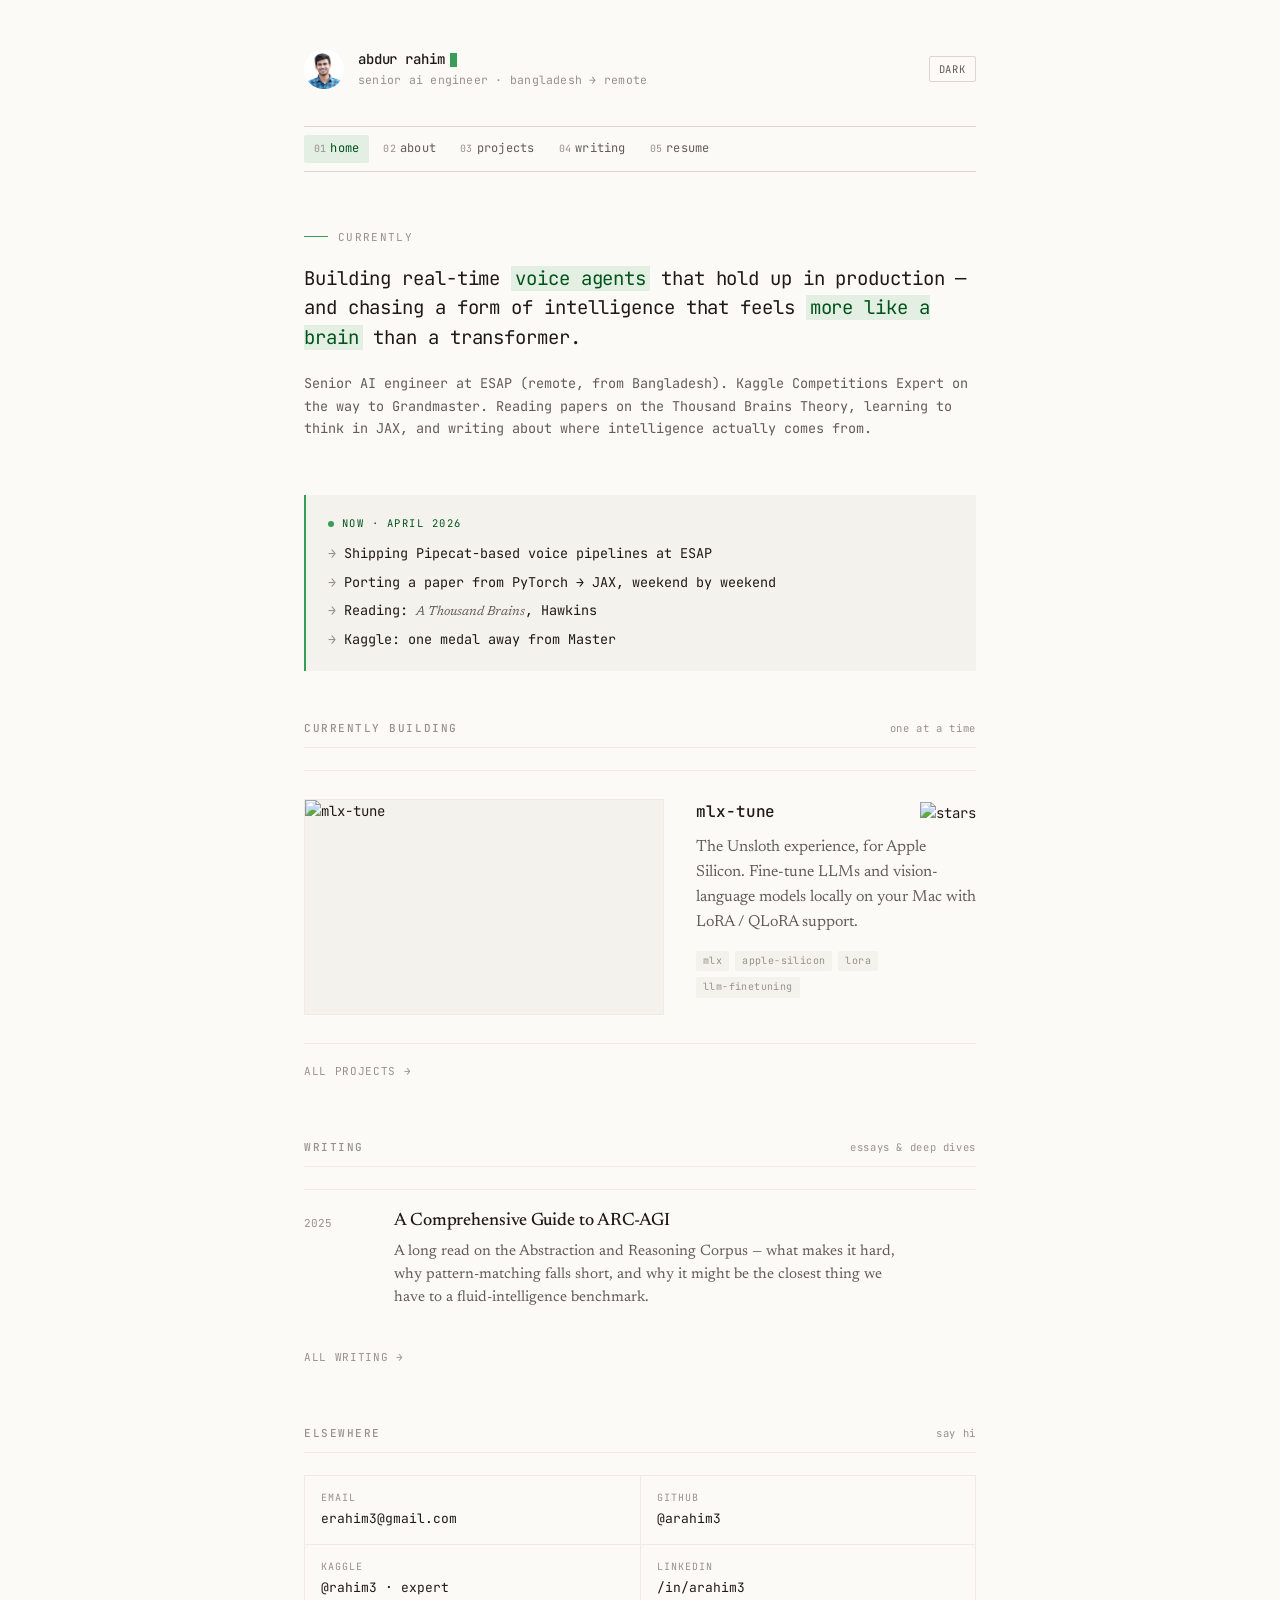
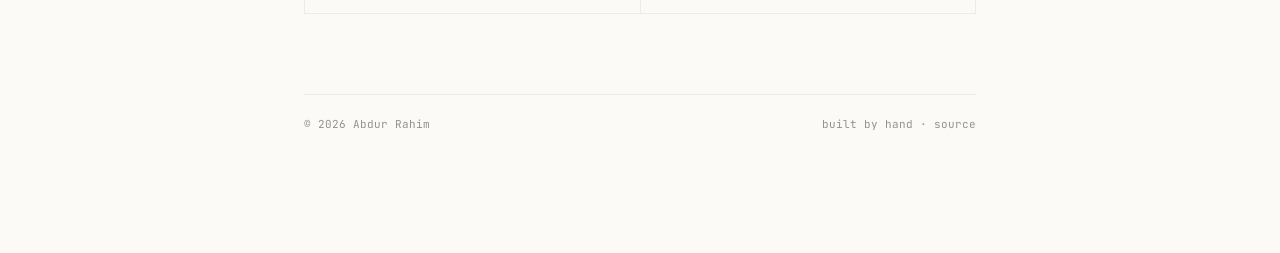
==== index.html @ 6f2e9404 "Redesigned the site" ====
<!doctype html>
<html lang="en">
<head>
  <meta charset="UTF-8" />
  <meta name="viewport" content="width=device-width, initial-scale=1.0" />
  <meta name="description" content="Senior AI Engineer specializing in voice AI and LLM systems. Kaggle Competitions Expert. Building production AI applications." />

  <!-- Open Graph / Social Media Preview -->
  <meta property="og:type" content="website" />
  <meta property="og:url" content="https://arahim3.github.io/" />
  <meta property="og:title" content="Abdur Rahim — Senior AI Engineer" />
  <meta property="og:description" content="Senior AI Engineer specializing in voice AI and LLM systems. Kaggle Competitions Expert. Building production AI applications." />
  <meta property="og:image" content="https://arahim3.github.io/social-card.png" />

  <!-- Twitter Card -->
  <meta name="twitter:card" content="summary_large_image" />
  <meta property="twitter:domain" content="arahim3.github.io" />
  <meta property="twitter:url" content="https://arahim3.github.io/" />
  <meta name="twitter:title" content="Abdur Rahim — Senior AI Engineer" />
  <meta name="twitter:description" content="Senior AI Engineer specializing in voice AI and LLM systems. Kaggle Competitions Expert. Building production AI applications." />
  <meta name="twitter:image" content="https://arahim3.github.io/social-card.png" />

  <title>Abdur Rahim</title>
  <link rel="icon" type="image/svg+xml" href="/favicon.svg" />
  <link rel="preconnect" href="https://fonts.googleapis.com">
  <link rel="preconnect" href="https://fonts.gstatic.com" crossorigin>
  <link href="https://fonts.googleapis.com/css2?family=JetBrains+Mono:wght@400;500;600&family=Newsreader:ital,opsz,wght@0,6..72,400;0,6..72,500;1,6..72,400&family=Inter:wght@400;500;600&display=swap" rel="stylesheet">

  <script>
    (function () {
      var t = localStorage.getItem("theme") || "light";
      document.documentElement.setAttribute("data-theme", t);
    })();
  </script>

  <link rel="stylesheet" href="/style.css" />

  <script type="application/ld+json">
  {
    "@context": "https://schema.org",
    "@type": "Person",
    "name": "Abdur Rahim",
    "url": "https://arahim3.github.io/",
    "image": "https://arahim3.github.io/portrait.jpg",
    "jobTitle": "Senior AI Engineer",
    "description": "Senior AI Engineer specializing in voice AI and LLM systems. Kaggle Competitions Expert.",
    "email": "mailto:erahim3@gmail.com",
    "worksFor": { "@type": "Organization", "name": "ESAP" },
    "address": { "@type": "PostalAddress", "addressCountry": "BD" },
    "knowsAbout": ["Voice AI", "Large Language Models", "Conversational AI", "Machine Learning", "JAX", "ARC-AGI", "Computational Neuroscience"],
    "sameAs": ["https://github.com/arahim3", "https://www.kaggle.com/rahim3", "https://www.linkedin.com/in/arahim3/"]
  }
  </script>
</head>
<body class="hero-mono">

<div class="page">
  <header class="site-header">
    <img src="/portrait.jpg" alt="Abdur Rahim" class="portrait" />
    <div class="name-block">
      <div class="name"><a href="/">abdur rahim</a><span class="cursor"></span></div>
      <div class="tag">senior ai engineer · bangladesh → remote</div>
    </div>
    <div class="hdr-actions">
      <button class="icon-btn" onclick="toggleTheme()" id="themeBtn">dark</button>
    </div>
  </header>

  <nav class="main-nav">
    <a href="/" class="active"><span class="num">01</span>home</a>
    <a href="/about.html"><span class="num">02</span>about</a>
    <a href="/projects.html"><span class="num">03</span>projects</a>
    <a href="/blog.html"><span class="num">04</span>writing</a>
    <a href="/resume.html"><span class="num">05</span>resume</a>
  </nav>

  <section class="hero">
    <div class="eyebrow">currently</div>
    <h1>
      Building real-time <em>voice agents</em> that hold up in production — and chasing a form of intelligence that feels <em>more like a brain</em> than a transformer.
    </h1>
    <p class="lede">
      Senior AI engineer at ESAP (remote, from Bangladesh). Kaggle Competitions Expert on the way to Grandmaster. Reading papers on the Thousand Brains Theory, learning to think in JAX, and writing about where intelligence actually comes from.
    </p>
  </section>

  <div class="now">
    <div class="now-label"><span class="dot"></span>now · april 2026</div>
    <ul>
      <li>Shipping Pipecat-based voice pipelines at ESAP</li>
      <li>Porting a paper from PyTorch → JAX, weekend by weekend</li>
      <li>Reading: <em>A Thousand Brains</em>, Hawkins</li>
      <li>Kaggle: one medal away from Master</li>
    </ul>
  </div>

  <section>
    <div class="section-head">
      <h2>Currently Building</h2>
      <span class="meta">one at a time</span>
    </div>
    <div class="projects">
      <div class="project hero-project">
        <a href="https://arahim3.github.io/mlx-tune/" target="_blank" class="thumb" title="Open docs"><img src="https://raw.githubusercontent.com/ARahim3/mlx-tune/main/docs/assets/img/og-image.png" alt="mlx-tune" loading="lazy" /></a>
        <div class="body">
          <div class="head">
            <a href="https://arahim3.github.io/mlx-tune/" target="_blank" class="title">mlx-tune</a>
            <a href="https://github.com/ARahim3/mlx-tune" target="_blank" class="stars-badge" title="Open on GitHub"><img src="https://img.shields.io/github/stars/ARahim3/mlx-tune?style=social" alt="stars" /></a>
          </div>
          <p class="desc">The Unsloth experience, for Apple Silicon. Fine-tune LLMs and vision-language models locally on your Mac with LoRA / QLoRA support.</p>
          <div class="tags"><span>mlx</span><span>apple-silicon</span><span>lora</span><span>llm-finetuning</span></div>
        </div>
      </div>
    </div>
    <a href="/projects.html" class="view-all">all projects →</a>
  </section>

  <section>
    <div class="section-head">
      <h2>Writing</h2>
      <span class="meta">essays &amp; deep dives</span>
    </div>

    <article class="writing-item">
      <div class="year">2025</div>
      <div>
        <h3><a href="https://arahim3.github.io/arc-agi-guide/">A Comprehensive Guide to ARC-AGI</a></h3>
        <p>A long read on the Abstraction and Reasoning Corpus — what makes it hard, why pattern-matching falls short, and why it might be the closest thing we have to a fluid-intelligence benchmark.</p>
      </div>
    </article>

    <a href="/blog.html" class="view-all">all writing →</a>
  </section>

  <section>
    <div class="section-head">
      <h2>Elsewhere</h2>
      <span class="meta">say hi</span>
    </div>
    <div class="contact-grid">
      <a href="mailto:erahim3@gmail.com"><span class="k">email</span><span class="v">erahim3@gmail.com</span></a>
      <a href="https://github.com/arahim3" target="_blank"><span class="k">github</span><span class="v">@arahim3</span></a>
      <a href="https://www.kaggle.com/rahim3" target="_blank"><span class="k">kaggle</span><span class="v">@rahim3 · expert</span></a>
      <a href="https://www.linkedin.com/in/arahim3/" target="_blank"><span class="k">linkedin</span><span class="v">/in/arahim3</span></a>
    </div>
  </section>

  <footer class="site-footer">
    <span>© 2026 Abdur Rahim</span>
    <span>built by hand · <a href="https://github.com/ARahim3/ARahim3.github.io">source</a></span>
  </footer>
</div>

<script>
  function toggleTheme() {
    var h = document.documentElement;
    var cur = h.getAttribute('data-theme');
    var next = cur === 'dark' ? 'light' : 'dark';
    h.setAttribute('data-theme', next);
    try { localStorage.setItem('theme', next); } catch(e){}
    document.querySelectorAll('.icon-btn').forEach(function(b){
      if (b.textContent === 'dark' || b.textContent === 'light')
        b.textContent = next === 'dark' ? 'light' : 'dark';
    });
  }
  (function initThemeBtn(){
    var cur = document.documentElement.getAttribute('data-theme') || 'light';
    document.querySelectorAll('.icon-btn').forEach(function(b){
      if (b.textContent === 'dark' || b.textContent === 'light')
        b.textContent = cur === 'dark' ? 'light' : 'dark';
    });
  })();
</script>
</body>
</html>
---- style.css ----
/* ── TWEAKABLE DEFAULTS ── */
:root {
  /* type system */
  --font-mono: 'JetBrains Mono', ui-monospace, SFMono-Regular, Menlo, monospace;
  --font-prose: 'Newsreader', Georgia, serif;
  --font-ui: 'Inter', system-ui, sans-serif;

  /* light palette — warm off-white, deep ink */
  --bg:        oklch(0.985 0.004 85);
  --bg-alt:    oklch(0.96 0.006 85);
  --ink:       oklch(0.22 0.01 60);
  --ink-soft:  oklch(0.48 0.008 60);
  --ink-dim:   oklch(0.66 0.008 60);
  --rule:      oklch(0.88 0.008 60);
  --rule-soft: oklch(0.94 0.006 60);

  /* accent — single hue, same L/C */
  --accent-hue: 150;
  --accent:       oklch(0.62 0.14 var(--accent-hue));
  --accent-soft:  oklch(0.62 0.14 var(--accent-hue) / 0.12);
  --accent-ink:   oklch(0.38 0.12 var(--accent-hue));

  --radius: 2px;
  --maxw: 720px;
}

[data-theme="dark"] {
  --bg:        oklch(0.19 0.008 80);
  --bg-alt:    oklch(0.23 0.008 80);
  --ink:       oklch(0.92 0.006 80);
  --ink-soft:  oklch(0.72 0.006 80);
  --ink-dim:   oklch(0.56 0.006 80);
  --rule:      oklch(0.32 0.008 80);
  --rule-soft: oklch(0.26 0.008 80);
  --accent:       oklch(0.75 0.13 var(--accent-hue));
  --accent-soft:  oklch(0.75 0.13 var(--accent-hue) / 0.16);
  --accent-ink:   oklch(0.82 0.13 var(--accent-hue));
}

* { margin: 0; padding: 0; box-sizing: border-box; }
html { scroll-behavior: smooth; }
::selection { background: var(--accent); color: var(--bg); }

body {
  font-family: var(--font-mono);
  font-size: 14px;
  line-height: 1.65;
  color: var(--ink);
  background: var(--bg);
  -webkit-font-smoothing: antialiased;
  -moz-osx-font-smoothing: grayscale;
  transition: background .25s ease, color .25s ease;
}

.page {
  max-width: var(--maxw);
  margin: 0 auto;
  padding: 48px 24px 120px;
}

a {
  color: var(--ink);
  text-decoration: none;
  border-bottom: 1px solid var(--rule);
  transition: color .15s, border-color .15s, background .15s;
}
a:hover {
  color: var(--accent-ink);
  border-bottom-color: var(--accent);
}

/* ── Header ── */
.site-header {
  display: flex;
  align-items: center;
  gap: 14px;
  margin-bottom: 36px;
}
.portrait {
  width: 40px; height: 40px;
  border-radius: 50%;
  object-fit: cover;
  flex-shrink: 0;
  background: var(--bg-alt);
}
.name-block { flex: 1; min-width: 0; }
.name-block .name {
  font-family: var(--font-mono);
  font-size: 14px;
  font-weight: 500;
  color: var(--ink);
  letter-spacing: -0.01em;
  display: flex;
  align-items: center;
  gap: 6px;
}
.name a { border: none; color: inherit; }
.name .cursor {
  display: inline-block;
  width: 7px; height: 14px;
  background: var(--accent);
  animation: blink 1.1s steps(2) infinite;
  vertical-align: -2px;
}
@keyframes blink { 50% { opacity: 0; } }
.name-block .tag {
  font-size: 11.5px;
  color: var(--ink-dim);
  letter-spacing: 0.02em;
}

.hdr-actions {
  display: flex; gap: 4px;
}
.icon-btn {
  background: transparent;
  border: 1px solid var(--rule);
  color: var(--ink-soft);
  font-family: var(--font-mono);
  font-size: 10.5px;
  letter-spacing: 0.08em;
  text-transform: uppercase;
  padding: 5px 9px;
  cursor: pointer;
  border-radius: var(--radius);
  transition: all .15s;
  text-decoration: none;
  display: inline-block;
}
.icon-btn:hover {
  border-color: var(--accent);
  color: var(--accent-ink);
}

/* ── Nav ── */
nav.main-nav {
  display: flex;
  gap: 4px;
  margin-bottom: 56px;
  border-top: 1px solid var(--rule);
  border-bottom: 1px solid var(--rule);
  padding: 8px 0;
  flex-wrap: wrap;
}
nav.main-nav a {
  font-size: 12px;
  letter-spacing: 0.02em;
  color: var(--ink-soft);
  padding: 4px 10px;
  border: none;
  border-radius: var(--radius);
  position: relative;
}
nav.main-nav a:hover { color: var(--ink); background: var(--bg-alt); }
nav.main-nav a.active {
  color: var(--accent-ink);
  background: var(--accent-soft);
}
nav.main-nav a .num {
  color: var(--ink-dim);
  margin-right: 4px;
  font-size: 10px;
}

/* ── Hero ── */
.hero {
  margin-bottom: 56px;
}
.hero .eyebrow {
  font-family: var(--font-mono);
  font-size: 11px;
  color: var(--ink-dim);
  letter-spacing: 0.12em;
  text-transform: uppercase;
  margin-bottom: 18px;
  display: flex; align-items: center; gap: 10px;
}
.hero .eyebrow::before {
  content: '';
  width: 24px; height: 1px;
  background: var(--accent);
}
.hero h1 {
  font-family: var(--font-prose);
  font-weight: 400;
  font-size: clamp(28px, 4.2vw, 38px);
  line-height: 1.2;
  letter-spacing: -0.01em;
  color: var(--ink);
  margin-bottom: 20px;
  text-wrap: pretty;
}
.hero h1 em {
  font-style: italic;
  color: var(--accent-ink);
}
.hero .lede {
  font-family: var(--font-prose);
  font-size: 17px;
  line-height: 1.55;
  color: var(--ink-soft);
  max-width: 58ch;
  text-wrap: pretty;
}
.hero .lede a {
  color: var(--ink);
  border-bottom: 1px solid var(--rule);
}
.hero .lede a:hover { color: var(--accent-ink); border-color: var(--accent); }

/* mono-hero variant (default on home, matching the refined prototype) */
body.hero-mono .hero h1 {
  font-family: var(--font-mono);
  font-size: clamp(17px, 2vw, 19px);
  line-height: 1.55;
  letter-spacing: -0.005em;
  max-width: none;
}
body.hero-mono .hero h1 em {
  font-style: normal;
  color: var(--accent-ink);
  background: var(--accent-soft);
  padding: 0 4px;
}
body.hero-mono .hero .lede {
  font-family: var(--font-mono);
  font-size: 13.5px;
  line-height: 1.65;
  max-width: none;
}

/* ── Sections ── */
section { margin-bottom: 56px; }

.section-head {
  display: flex;
  align-items: baseline;
  justify-content: space-between;
  margin-bottom: 22px;
  padding-bottom: 10px;
  border-bottom: 1px solid var(--rule-soft);
}
.section-head h2 {
  font-family: var(--font-mono);
  font-size: 11px;
  font-weight: 500;
  color: var(--ink-dim);
  letter-spacing: 0.14em;
  text-transform: uppercase;
}
.section-head .meta {
  font-family: var(--font-mono);
  font-size: 10.5px;
  color: var(--ink-dim);
  letter-spacing: 0.06em;
}

/* ── Now card ── */
.now {
  background: var(--bg-alt);
  padding: 20px 22px;
  border-left: 2px solid var(--accent);
  margin-bottom: 48px;
}
.now .now-label {
  font-family: var(--font-mono);
  font-size: 10.5px;
  color: var(--accent-ink);
  letter-spacing: 0.14em;
  text-transform: uppercase;
  margin-bottom: 10px;
  display: flex; gap: 8px; align-items: center;
}
.now .dot {
  width: 6px; height: 6px;
  background: var(--accent);
  border-radius: 50%;
  animation: pulse 2s ease-in-out infinite;
}
@keyframes pulse {
  0%, 100% { opacity: 1; transform: scale(1); }
  50% { opacity: 0.5; transform: scale(0.85); }
}
.now ul { list-style: none; padding: 0; }
.now li {
  font-size: 13.5px;
  color: var(--ink);
  margin-bottom: 6px;
  padding-left: 16px;
  position: relative;
}
.now li::before {
  content: '→';
  position: absolute;
  left: 0;
  color: var(--ink-dim);
}
.now li:last-child { margin-bottom: 0; }
.now li em {
  font-family: var(--font-prose);
  font-style: italic;
  color: var(--ink-soft);
  font-size: 13px;
}

/* ── Project list ── */
.projects { display: flex; flex-direction: column; gap: 0; }

.project {
  display: grid;
  grid-template-columns: 180px 1fr;
  gap: 22px;
  padding: 24px 0;
  border-top: 1px solid var(--rule-soft);
  align-items: start;
  text-decoration: none;
  color: inherit;
  border-bottom: none;
}
.project:last-child { border-bottom: 1px solid var(--rule-soft); }
.project:hover { background: none; }

.project .thumb {
  width: 180px;
  height: 112px;
  background: var(--bg-alt);
  border: 1px solid var(--rule-soft);
  overflow: hidden;
  display: flex;
  align-items: center;
  justify-content: center;
  transition: border-color .2s;
  text-decoration: none;
  color: inherit;
}
.project .thumb img {
  display: block;
  width: 100%;
  height: 100%;
  object-fit: cover;
  transition: opacity .25s, transform .4s ease;
}
.project .thumb .no-preview {
  font-family: var(--font-mono);
  font-size: 10px;
  color: var(--ink-dim);
  letter-spacing: 0.12em;
  text-transform: uppercase;
}
.project:hover .thumb { border-color: var(--accent); }
.project:hover .thumb img { opacity: 0.95; transform: scale(1.015); }

.project .body { min-width: 0; }
.project .head {
  display: flex;
  align-items: center;
  justify-content: space-between;
  gap: 14px;
  margin-bottom: 6px;
}
.project .head .title {
  font-family: var(--font-mono);
  font-size: 14px;
  font-weight: 500;
  letter-spacing: -0.005em;
  color: var(--ink);
  text-decoration: none;
  border: none;
}
.project .head .title:hover { color: var(--accent-ink); background: none; }
.project:hover .head .title { color: var(--accent-ink); }

.project .head .year {
  font-family: var(--font-mono);
  font-size: 11px;
  color: var(--ink-dim);
  letter-spacing: 0.05em;
}
.project .stars-badge {
  display: inline-flex;
  align-items: center;
  height: 20px;
  vertical-align: middle;
  border: none;
}
.project .stars-badge img { height: 20px; display: block; }
.project p.desc {
  font-size: 13px;
  color: var(--ink-soft);
  line-height: 1.6;
  margin-bottom: 10px;
  max-width: 54ch;
}
.project .tags {
  display: flex; gap: 6px; flex-wrap: wrap; margin-bottom: 12px;
}
.project .tags span {
  font-family: var(--font-mono);
  font-size: 10px;
  color: var(--ink-dim);
  letter-spacing: 0.04em;
  padding: 2px 7px;
  background: var(--bg-alt);
  border-radius: 2px;
}
.project .links {
  display: flex;
  align-items: center;
  gap: 10px;
  font-family: var(--font-mono);
  font-size: 11.5px;
  color: var(--ink-dim);
}
.project .links a {
  color: var(--ink);
  text-decoration: none;
  border-bottom: 1px solid var(--rule);
  padding-bottom: 1px;
  transition: color .15s, border-color .15s;
}
.project .links a:hover {
  color: var(--accent-ink);
  border-color: var(--accent);
  background: none;
}
.project .links .sep { color: var(--rule); }

/* ── Home hero project (1 featured) ── */
.project.hero-project {
  grid-template-columns: 360px 1fr;
  gap: 32px;
  padding: 28px 0;
  border-top: 1px solid var(--rule-soft);
  border-bottom: 1px solid var(--rule-soft);
}
.project.hero-project .thumb {
  width: 360px;
  height: 216px;
}
.project.hero-project .head { margin-bottom: 10px; }
.project.hero-project .head .title { font-size: 16px; }
.project.hero-project p.desc {
  font-family: var(--font-prose);
  font-size: 16px;
  line-height: 1.55;
  color: var(--ink-soft);
  max-width: 46ch;
  margin-bottom: 16px;
}

/* ── Writing / Blog ── */
.writing-item {
  padding: 20px 0;
  border-top: 1px solid var(--rule-soft);
  display: grid;
  grid-template-columns: 72px 1fr;
  gap: 18px;
  align-items: start;
}
.writing-item:last-child { border-bottom: 1px solid var(--rule-soft); }
.writing-item .year {
  font-family: var(--font-mono);
  font-size: 11px;
  color: var(--ink-dim);
  padding-top: 4px;
}
.writing-item h3 {
  font-family: var(--font-prose);
  font-weight: 500;
  font-size: 18px;
  line-height: 1.3;
  letter-spacing: -0.005em;
  margin-bottom: 6px;
}
.writing-item h3 a { color: var(--ink); border: none; }
.writing-item:hover h3 a { color: var(--accent-ink); }
.writing-item p {
  font-family: var(--font-prose);
  font-size: 15px;
  color: var(--ink-soft);
  line-height: 1.55;
  max-width: 58ch;
}

/* ── View all ── */
.view-all {
  display: inline-block;
  margin-top: 18px;
  font-family: var(--font-mono);
  font-size: 11px;
  color: var(--ink-dim);
  letter-spacing: 0.06em;
  text-transform: uppercase;
  border: none;
}
.view-all:hover { color: var(--accent-ink); border: none; }

/* ── Contact / socials ── */
.contact-grid {
  display: grid;
  grid-template-columns: repeat(2, 1fr);
  gap: 1px;
  background: var(--rule-soft);
  border: 1px solid var(--rule-soft);
}
.contact-grid a {
  background: var(--bg);
  padding: 14px 16px;
  display: flex;
  flex-direction: column;
  gap: 2px;
  border: none;
  font-family: var(--font-mono);
  transition: background .15s, color .15s;
}
.contact-grid a:hover { background: var(--bg-alt); color: var(--accent-ink); }
.contact-grid a .k {
  font-size: 10px;
  color: var(--ink-dim);
  letter-spacing: 0.1em;
  text-transform: uppercase;
}
.contact-grid a .v {
  font-size: 13px;
  color: var(--ink);
}
.contact-grid a:hover .v { color: var(--accent-ink); }

/* ── About page prose ── */
.prose {
  font-family: var(--font-prose);
  font-size: 18px;
  line-height: 1.6;
  color: var(--ink);
  max-width: 62ch;
}
.prose p { margin-bottom: 20px; text-wrap: pretty; }
.prose p:first-child::first-line { font-variant: small-caps; letter-spacing: 0.04em; }
.prose a {
  color: var(--accent-ink);
  border-bottom: 1px solid var(--accent-soft);
}
.prose a:hover { border-color: var(--accent); }
.prose .dropcap::first-letter {
  font-size: 3.2em;
  float: left;
  line-height: 0.9;
  padding-right: 8px;
  padding-top: 6px;
  font-weight: 500;
  color: var(--accent-ink);
}
.about-meta {
  font-family: var(--font-mono);
  font-size: 12px;
  color: var(--ink-dim);
  display: grid;
  grid-template-columns: 80px 1fr;
  gap: 4px 16px;
  margin-bottom: 40px;
  padding-bottom: 24px;
  border-bottom: 1px solid var(--rule-soft);
}
.about-meta dt {
  color: var(--ink-dim);
  letter-spacing: 0.08em;
  text-transform: uppercase;
  font-size: 10.5px;
  padding-top: 3px;
}
.about-meta dd {
  color: var(--ink);
  font-size: 13px;
}
.about-meta dd em {
  font-family: var(--font-prose);
  font-style: italic;
  color: var(--ink-soft);
}

/* ── Resume page ── */
.resume-actions {
  display: flex;
  gap: 10px;
  margin-bottom: 32px;
  flex-wrap: wrap;
}
.pdf-frame-wrap {
  border: 1px solid var(--rule);
  background: var(--bg-alt);
  padding: 4px;
}
.pdf-frame-wrap iframe {
  width: 100%;
  height: 820px;
  border: none;
  background: #fff;
  display: block;
}

/* ── Footer ── */
footer.site-footer {
  margin-top: 80px;
  padding-top: 20px;
  border-top: 1px solid var(--rule-soft);
  font-family: var(--font-mono);
  font-size: 11px;
  color: var(--ink-dim);
  display: flex;
  justify-content: space-between;
  flex-wrap: wrap;
  gap: 12px;
}
footer.site-footer a { color: var(--ink-dim); border: none; }
footer.site-footer a:hover { color: var(--accent-ink); }

@media (max-width: 640px) {
  .page { padding: 32px 18px 80px; }
  .project { grid-template-columns: 1fr; gap: 12px; }
  .project .thumb { width: 100%; height: 180px; }
  .project.hero-project { grid-template-columns: 1fr; gap: 16px; }
  .project.hero-project .thumb { width: 100%; height: 200px; }
  .writing-item { grid-template-columns: 1fr; gap: 4px; }
  .contact-grid { grid-template-columns: 1fr; }
  .pdf-frame-wrap iframe { height: 600px; }
}
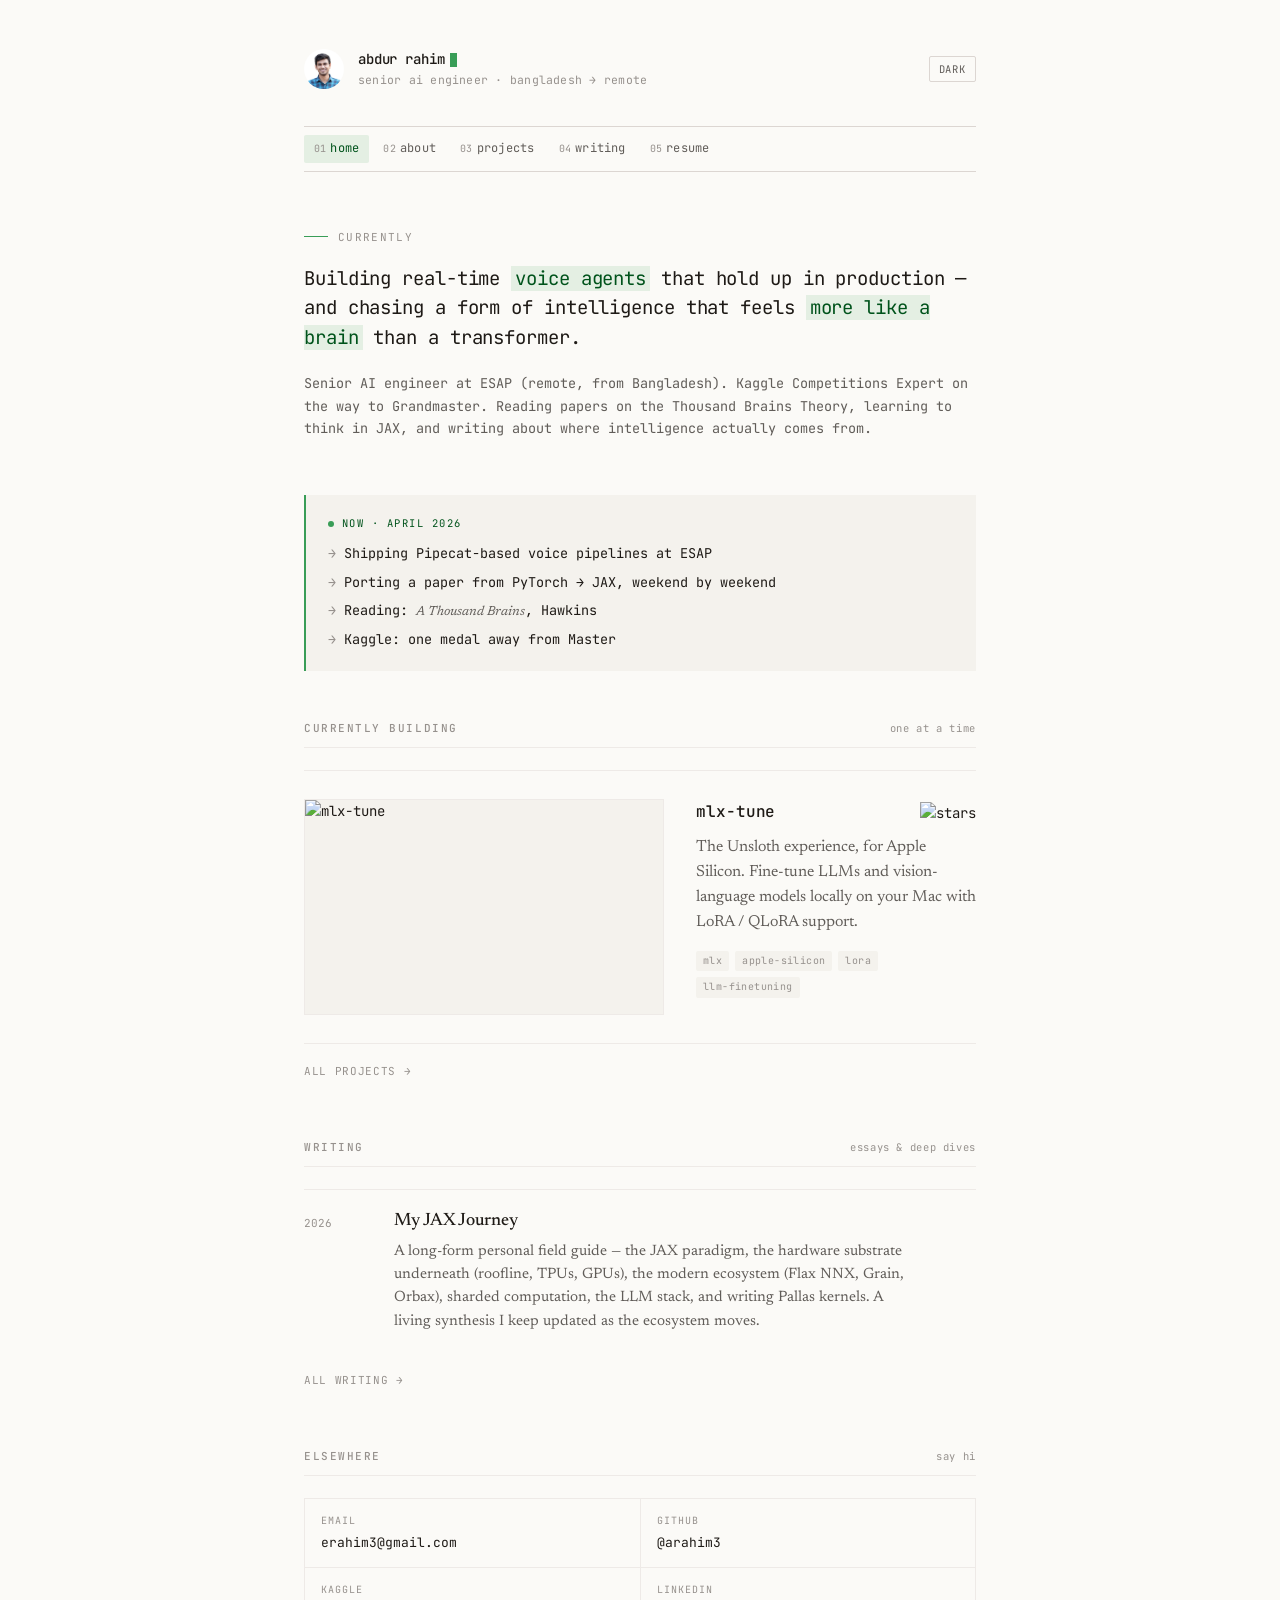
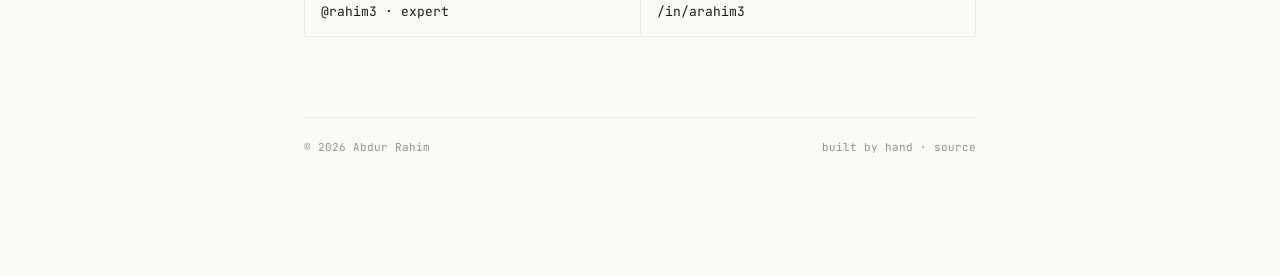
==== commit 7ad4c6d1: "Added writing about my JAX journey" ====
--- a/index.html
+++ b/index.html
@@ -22,6 +22,9 @@
 
   <title>Abdur Rahim</title>
   <link rel="icon" type="image/svg+xml" href="/favicon.svg" />
+  <link rel="icon" type="image/png" sizes="32x32" href="/favicon-32.png" />
+  <link rel="icon" type="image/png" sizes="16x16" href="/favicon-16.png" />
+  <link rel="apple-touch-icon" sizes="256x256" href="/favicon-256.png" />
   <link rel="preconnect" href="https://fonts.googleapis.com">
   <link rel="preconnect" href="https://fonts.gstatic.com" crossorigin>
   <link href="https://fonts.googleapis.com/css2?family=JetBrains+Mono:wght@400;500;600&family=Newsreader:ital,opsz,wght@0,6..72,400;0,6..72,500;1,6..72,400&family=Inter:wght@400;500;600&display=swap" rel="stylesheet">
@@ -122,10 +125,10 @@
     </div>
 
     <article class="writing-item">
-      <div class="year">2025</div>
+      <div class="year">2026</div>
       <div>
-        <h3><a href="https://arahim3.github.io/arc-agi-guide/">A Comprehensive Guide to ARC-AGI</a></h3>
-        <p>A long read on the Abstraction and Reasoning Corpus — what makes it hard, why pattern-matching falls short, and why it might be the closest thing we have to a fluid-intelligence benchmark.</p>
+        <h3><a href="/jax-journey.html">My JAX Journey</a></h3>
+        <p>A long-form personal field guide — the JAX paradigm, the hardware substrate underneath (roofline, TPUs, GPUs), the modern ecosystem (Flax NNX, Grain, Orbax), sharded computation, the LLM stack, and writing Pallas kernels. A living synthesis I keep updated as the ecosystem moves.</p>
       </div>
     </article>
 
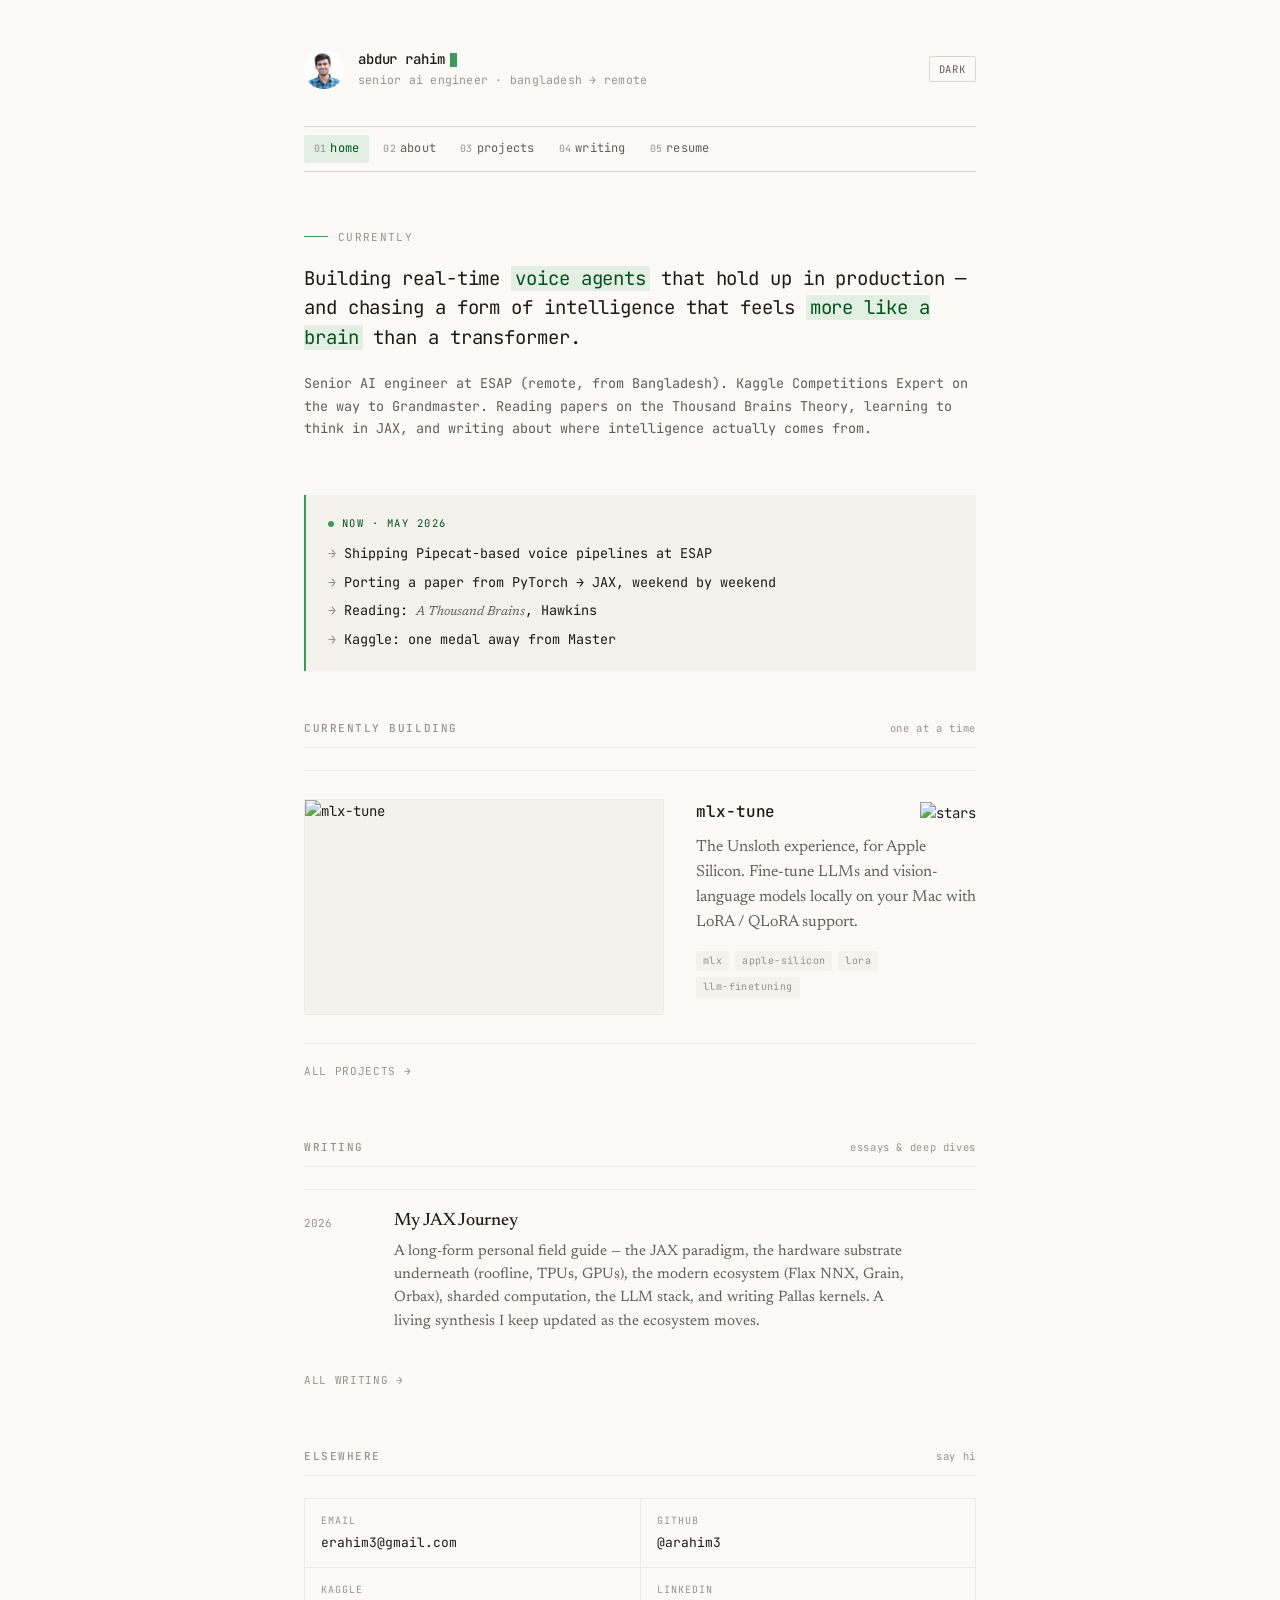
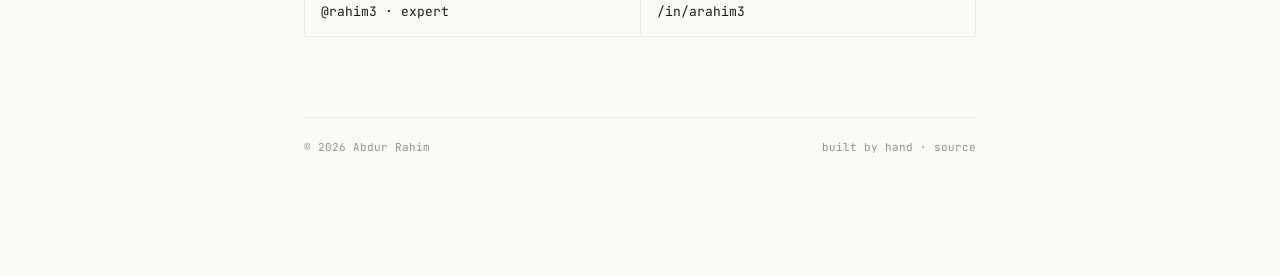
==== commit dd16f4c6: "Updated site" ====
--- a/index.html
+++ b/index.html
@@ -1,178 +1,296 @@
 <!doctype html>
 <html lang="en">
-<head>
-  <meta charset="UTF-8" />
-  <meta name="viewport" content="width=device-width, initial-scale=1.0" />
-  <meta name="description" content="Senior AI Engineer specializing in voice AI and LLM systems. Kaggle Competitions Expert. Building production AI applications." />
-
-  <!-- Open Graph / Social Media Preview -->
-  <meta property="og:type" content="website" />
-  <meta property="og:url" content="https://arahim3.github.io/" />
-  <meta property="og:title" content="Abdur Rahim — Senior AI Engineer" />
-  <meta property="og:description" content="Senior AI Engineer specializing in voice AI and LLM systems. Kaggle Competitions Expert. Building production AI applications." />
-  <meta property="og:image" content="https://arahim3.github.io/social-card.png" />
-
-  <!-- Twitter Card -->
-  <meta name="twitter:card" content="summary_large_image" />
-  <meta property="twitter:domain" content="arahim3.github.io" />
-  <meta property="twitter:url" content="https://arahim3.github.io/" />
-  <meta name="twitter:title" content="Abdur Rahim — Senior AI Engineer" />
-  <meta name="twitter:description" content="Senior AI Engineer specializing in voice AI and LLM systems. Kaggle Competitions Expert. Building production AI applications." />
-  <meta name="twitter:image" content="https://arahim3.github.io/social-card.png" />
-
-  <title>Abdur Rahim</title>
-  <link rel="icon" type="image/svg+xml" href="/favicon.svg" />
-  <link rel="icon" type="image/png" sizes="32x32" href="/favicon-32.png" />
-  <link rel="icon" type="image/png" sizes="16x16" href="/favicon-16.png" />
-  <link rel="apple-touch-icon" sizes="256x256" href="/favicon-256.png" />
-  <link rel="preconnect" href="https://fonts.googleapis.com">
-  <link rel="preconnect" href="https://fonts.gstatic.com" crossorigin>
-  <link href="https://fonts.googleapis.com/css2?family=JetBrains+Mono:wght@400;500;600&family=Newsreader:ital,opsz,wght@0,6..72,400;0,6..72,500;1,6..72,400&family=Inter:wght@400;500;600&display=swap" rel="stylesheet">
-
-  <script>
-    (function () {
-      var t = localStorage.getItem("theme") || "light";
-      document.documentElement.setAttribute("data-theme", t);
-    })();
-  </script>
-
-  <link rel="stylesheet" href="/style.css" />
-
-  <script type="application/ld+json">
-  {
-    "@context": "https://schema.org",
-    "@type": "Person",
-    "name": "Abdur Rahim",
-    "url": "https://arahim3.github.io/",
-    "image": "https://arahim3.github.io/portrait.jpg",
-    "jobTitle": "Senior AI Engineer",
-    "description": "Senior AI Engineer specializing in voice AI and LLM systems. Kaggle Competitions Expert.",
-    "email": "mailto:erahim3@gmail.com",
-    "worksFor": { "@type": "Organization", "name": "ESAP" },
-    "address": { "@type": "PostalAddress", "addressCountry": "BD" },
-    "knowsAbout": ["Voice AI", "Large Language Models", "Conversational AI", "Machine Learning", "JAX", "ARC-AGI", "Computational Neuroscience"],
-    "sameAs": ["https://github.com/arahim3", "https://www.kaggle.com/rahim3", "https://www.linkedin.com/in/arahim3/"]
-  }
-  </script>
-</head>
-<body class="hero-mono">
-
-<div class="page">
-  <header class="site-header">
-    <img src="/portrait.jpg" alt="Abdur Rahim" class="portrait" />
-    <div class="name-block">
-      <div class="name"><a href="/">abdur rahim</a><span class="cursor"></span></div>
-      <div class="tag">senior ai engineer · bangladesh → remote</div>
-    </div>
-    <div class="hdr-actions">
-      <button class="icon-btn" onclick="toggleTheme()" id="themeBtn">dark</button>
-    </div>
-  </header>
-
-  <nav class="main-nav">
-    <a href="/" class="active"><span class="num">01</span>home</a>
-    <a href="/about.html"><span class="num">02</span>about</a>
-    <a href="/projects.html"><span class="num">03</span>projects</a>
-    <a href="/blog.html"><span class="num">04</span>writing</a>
-    <a href="/resume.html"><span class="num">05</span>resume</a>
-  </nav>
-
-  <section class="hero">
-    <div class="eyebrow">currently</div>
-    <h1>
-      Building real-time <em>voice agents</em> that hold up in production — and chasing a form of intelligence that feels <em>more like a brain</em> than a transformer.
-    </h1>
-    <p class="lede">
-      Senior AI engineer at ESAP (remote, from Bangladesh). Kaggle Competitions Expert on the way to Grandmaster. Reading papers on the Thousand Brains Theory, learning to think in JAX, and writing about where intelligence actually comes from.
-    </p>
-  </section>
-
-  <div class="now">
-    <div class="now-label"><span class="dot"></span>now · april 2026</div>
-    <ul>
-      <li>Shipping Pipecat-based voice pipelines at ESAP</li>
-      <li>Porting a paper from PyTorch → JAX, weekend by weekend</li>
-      <li>Reading: <em>A Thousand Brains</em>, Hawkins</li>
-      <li>Kaggle: one medal away from Master</li>
-    </ul>
-  </div>
-
-  <section>
-    <div class="section-head">
-      <h2>Currently Building</h2>
-      <span class="meta">one at a time</span>
-    </div>
-    <div class="projects">
-      <div class="project hero-project">
-        <a href="https://arahim3.github.io/mlx-tune/" target="_blank" class="thumb" title="Open docs"><img src="https://raw.githubusercontent.com/ARahim3/mlx-tune/main/docs/assets/img/og-image.png" alt="mlx-tune" loading="lazy" /></a>
-        <div class="body">
-          <div class="head">
-            <a href="https://arahim3.github.io/mlx-tune/" target="_blank" class="title">mlx-tune</a>
-            <a href="https://github.com/ARahim3/mlx-tune" target="_blank" class="stars-badge" title="Open on GitHub"><img src="https://img.shields.io/github/stars/ARahim3/mlx-tune?style=social" alt="stars" /></a>
-          </div>
-          <p class="desc">The Unsloth experience, for Apple Silicon. Fine-tune LLMs and vision-language models locally on your Mac with LoRA / QLoRA support.</p>
-          <div class="tags"><span>mlx</span><span>apple-silicon</span><span>lora</span><span>llm-finetuning</span></div>
+    <head>
+        <meta charset="UTF-8" />
+        <meta name="viewport" content="width=device-width, initial-scale=1.0" />
+        <meta
+            name="description"
+            content="Senior AI Engineer specializing in voice AI and LLM systems. Kaggle Competitions Expert. Building production AI applications."
+        />
+
+        <!-- Open Graph / Social Media Preview -->
+        <meta property="og:type" content="website" />
+        <meta property="og:url" content="https://arahim3.github.io/" />
+        <meta property="og:title" content="Abdur Rahim — Senior AI Engineer" />
+        <meta
+            property="og:description"
+            content="Senior AI Engineer specializing in voice AI and LLM systems. Kaggle Competitions Expert. Building production AI applications."
+        />
+        <meta
+            property="og:image"
+            content="https://arahim3.github.io/social-card.png"
+        />
+
+        <!-- Twitter Card -->
+        <meta name="twitter:card" content="summary_large_image" />
+        <meta property="twitter:domain" content="arahim3.github.io" />
+        <meta property="twitter:url" content="https://arahim3.github.io/" />
+        <meta name="twitter:title" content="Abdur Rahim — Senior AI Engineer" />
+        <meta
+            name="twitter:description"
+            content="Senior AI Engineer specializing in voice AI and LLM systems. Kaggle Competitions Expert. Building production AI applications."
+        />
+        <meta
+            name="twitter:image"
+            content="https://arahim3.github.io/social-card.png"
+        />
+
+        <title>Abdur Rahim</title>
+        <link rel="icon" type="image/svg+xml" href="/favicon.svg" />
+        <link
+            rel="icon"
+            type="image/png"
+            sizes="32x32"
+            href="/favicon-32.png"
+        />
+        <link
+            rel="icon"
+            type="image/png"
+            sizes="16x16"
+            href="/favicon-16.png"
+        />
+        <link rel="apple-touch-icon" sizes="256x256" href="/favicon-256.png" />
+        <link rel="preconnect" href="https://fonts.googleapis.com" />
+        <link rel="preconnect" href="https://fonts.gstatic.com" crossorigin />
+        <link
+            href="https://fonts.googleapis.com/css2?family=JetBrains+Mono:wght@400;500;600&family=Newsreader:ital,opsz,wght@0,6..72,400;0,6..72,500;1,6..72,400&family=Inter:wght@400;500;600&display=swap"
+            rel="stylesheet"
+        />
+
+        <script>
+            (function () {
+                var t = localStorage.getItem("theme") || "light";
+                document.documentElement.setAttribute("data-theme", t);
+            })();
+        </script>
+
+        <link rel="stylesheet" href="/style.css" />
+
+        <script type="application/ld+json">
+            {
+                "@context": "https://schema.org",
+                "@type": "Person",
+                "name": "Abdur Rahim",
+                "url": "https://arahim3.github.io/",
+                "image": "https://arahim3.github.io/portrait.jpg",
+                "jobTitle": "Senior AI Engineer",
+                "description": "Senior AI Engineer specializing in voice AI and LLM systems. Kaggle Competitions Expert.",
+                "email": "mailto:erahim3@gmail.com",
+                "worksFor": { "@type": "Organization", "name": "ESAP" },
+                "address": { "@type": "PostalAddress", "addressCountry": "BD" },
+                "knowsAbout": [
+                    "Voice AI",
+                    "Large Language Models",
+                    "Conversational AI",
+                    "Machine Learning",
+                    "JAX",
+                    "ARC-AGI",
+                    "Computational Neuroscience"
+                ],
+                "sameAs": [
+                    "https://github.com/arahim3",
+                    "https://www.kaggle.com/rahim3",
+                    "https://www.linkedin.com/in/arahim3/"
+                ]
+            }
+        </script>
+    </head>
+    <body class="hero-mono">
+        <div class="page">
+            <header class="site-header">
+                <img src="/portrait.jpg" alt="Abdur Rahim" class="portrait" />
+                <div class="name-block">
+                    <div class="name">
+                        <a href="/">abdur rahim</a><span class="cursor"></span>
+                    </div>
+                    <div class="tag">
+                        senior ai engineer · bangladesh → remote
+                    </div>
+                </div>
+                <div class="hdr-actions">
+                    <button
+                        class="icon-btn"
+                        onclick="toggleTheme()"
+                        id="themeBtn"
+                    >
+                        dark
+                    </button>
+                </div>
+            </header>
+
+            <nav class="main-nav">
+                <a href="/" class="active"><span class="num">01</span>home</a>
+                <a href="/about.html"><span class="num">02</span>about</a>
+                <a href="/projects.html"><span class="num">03</span>projects</a>
+                <a href="/blog.html"><span class="num">04</span>writing</a>
+                <a href="/resume.html"><span class="num">05</span>resume</a>
+            </nav>
+
+            <section class="hero">
+                <div class="eyebrow">currently</div>
+                <h1>
+                    Building real-time <em>voice agents</em> that hold up in
+                    production — and chasing a form of intelligence that feels
+                    <em>more like a brain</em> than a transformer.
+                </h1>
+                <p class="lede">
+                    Senior AI engineer at ESAP (remote, from Bangladesh). Kaggle
+                    Competitions Expert on the way to Grandmaster. Reading
+                    papers on the Thousand Brains Theory, learning to think in
+                    JAX, and writing about where intelligence actually comes
+                    from.
+                </p>
+            </section>
+
+            <div class="now">
+                <div class="now-label">
+                    <span class="dot"></span>now · may 2026
+                </div>
+                <ul>
+                    <li>Shipping Pipecat-based voice pipelines at ESAP</li>
+                    <li>
+                        Porting a paper from PyTorch → JAX, weekend by weekend
+                    </li>
+                    <li>Reading: <em>A Thousand Brains</em>, Hawkins</li>
+                    <li>Kaggle: one medal away from Master</li>
+                </ul>
+            </div>
+
+            <section>
+                <div class="section-head">
+                    <h2>Currently Building</h2>
+                    <span class="meta">one at a time</span>
+                </div>
+                <div class="projects">
+                    <div class="project hero-project">
+                        <a
+                            href="https://arahim3.github.io/mlx-tune/"
+                            target="_blank"
+                            class="thumb"
+                            title="Open docs"
+                            ><img
+                                src="https://raw.githubusercontent.com/ARahim3/mlx-tune/main/docs/assets/img/og-image.png"
+                                alt="mlx-tune"
+                                loading="lazy"
+                        /></a>
+                        <div class="body">
+                            <div class="head">
+                                <a
+                                    href="https://arahim3.github.io/mlx-tune/"
+                                    target="_blank"
+                                    class="title"
+                                    >mlx-tune</a
+                                >
+                                <a
+                                    href="https://github.com/ARahim3/mlx-tune"
+                                    target="_blank"
+                                    class="stars-badge"
+                                    title="Open on GitHub"
+                                    ><img
+                                        src="https://img.shields.io/github/stars/ARahim3/mlx-tune?style=social"
+                                        alt="stars"
+                                /></a>
+                            </div>
+                            <p class="desc">
+                                The Unsloth experience, for Apple Silicon.
+                                Fine-tune LLMs and vision-language models
+                                locally on your Mac with LoRA / QLoRA support.
+                            </p>
+                            <div class="tags">
+                                <span>mlx</span><span>apple-silicon</span
+                                ><span>lora</span><span>llm-finetuning</span>
+                            </div>
+                        </div>
+                    </div>
+                </div>
+                <a href="/projects.html" class="view-all">all projects →</a>
+            </section>
+
+            <section>
+                <div class="section-head">
+                    <h2>Writing</h2>
+                    <span class="meta">essays &amp; deep dives</span>
+                </div>
+
+                <article class="writing-item">
+                    <div class="year">2026</div>
+                    <div>
+                        <h3><a href="/jax-journey.html">My JAX Journey</a></h3>
+                        <p>
+                            A long-form personal field guide — the JAX paradigm,
+                            the hardware substrate underneath (roofline, TPUs,
+                            GPUs), the modern ecosystem (Flax NNX, Grain,
+                            Orbax), sharded computation, the LLM stack, and
+                            writing Pallas kernels. A living synthesis I keep
+                            updated as the ecosystem moves.
+                        </p>
+                    </div>
+                </article>
+
+                <a href="/blog.html" class="view-all">all writing →</a>
+            </section>
+
+            <section>
+                <div class="section-head">
+                    <h2>Elsewhere</h2>
+                    <span class="meta">say hi</span>
+                </div>
+                <div class="contact-grid">
+                    <a href="mailto:erahim3@gmail.com"
+                        ><span class="k">email</span
+                        ><span class="v">erahim3@gmail.com</span></a
+                    >
+                    <a href="https://github.com/arahim3" target="_blank"
+                        ><span class="k">github</span
+                        ><span class="v">@arahim3</span></a
+                    >
+                    <a href="https://www.kaggle.com/rahim3" target="_blank"
+                        ><span class="k">kaggle</span
+                        ><span class="v">@rahim3 · expert</span></a
+                    >
+                    <a
+                        href="https://www.linkedin.com/in/arahim3/"
+                        target="_blank"
+                        ><span class="k">linkedin</span
+                        ><span class="v">/in/arahim3</span></a
+                    >
+                </div>
+            </section>
+
+            <footer class="site-footer">
+                <span>© 2026 Abdur Rahim</span>
+                <span
+                    >built by hand ·
+                    <a href="https://github.com/ARahim3/ARahim3.github.io"
+                        >source</a
+                    ></span
+                >
+            </footer>
         </div>
-      </div>
-    </div>
-    <a href="/projects.html" class="view-all">all projects →</a>
-  </section>
-
-  <section>
-    <div class="section-head">
-      <h2>Writing</h2>
-      <span class="meta">essays &amp; deep dives</span>
-    </div>
-
-    <article class="writing-item">
-      <div class="year">2026</div>
-      <div>
-        <h3><a href="/jax-journey.html">My JAX Journey</a></h3>
-        <p>A long-form personal field guide — the JAX paradigm, the hardware substrate underneath (roofline, TPUs, GPUs), the modern ecosystem (Flax NNX, Grain, Orbax), sharded computation, the LLM stack, and writing Pallas kernels. A living synthesis I keep updated as the ecosystem moves.</p>
-      </div>
-    </article>
-
-    <a href="/blog.html" class="view-all">all writing →</a>
-  </section>
-
-  <section>
-    <div class="section-head">
-      <h2>Elsewhere</h2>
-      <span class="meta">say hi</span>
-    </div>
-    <div class="contact-grid">
-      <a href="mailto:erahim3@gmail.com"><span class="k">email</span><span class="v">erahim3@gmail.com</span></a>
-      <a href="https://github.com/arahim3" target="_blank"><span class="k">github</span><span class="v">@arahim3</span></a>
-      <a href="https://www.kaggle.com/rahim3" target="_blank"><span class="k">kaggle</span><span class="v">@rahim3 · expert</span></a>
-      <a href="https://www.linkedin.com/in/arahim3/" target="_blank"><span class="k">linkedin</span><span class="v">/in/arahim3</span></a>
-    </div>
-  </section>
-
-  <footer class="site-footer">
-    <span>© 2026 Abdur Rahim</span>
-    <span>built by hand · <a href="https://github.com/ARahim3/ARahim3.github.io">source</a></span>
-  </footer>
-</div>
-
-<script>
-  function toggleTheme() {
-    var h = document.documentElement;
-    var cur = h.getAttribute('data-theme');
-    var next = cur === 'dark' ? 'light' : 'dark';
-    h.setAttribute('data-theme', next);
-    try { localStorage.setItem('theme', next); } catch(e){}
-    document.querySelectorAll('.icon-btn').forEach(function(b){
-      if (b.textContent === 'dark' || b.textContent === 'light')
-        b.textContent = next === 'dark' ? 'light' : 'dark';
-    });
-  }
-  (function initThemeBtn(){
-    var cur = document.documentElement.getAttribute('data-theme') || 'light';
-    document.querySelectorAll('.icon-btn').forEach(function(b){
-      if (b.textContent === 'dark' || b.textContent === 'light')
-        b.textContent = cur === 'dark' ? 'light' : 'dark';
-    });
-  })();
-</script>
-</body>
+
+        <script>
+            function toggleTheme() {
+                var h = document.documentElement;
+                var cur = h.getAttribute("data-theme");
+                var next = cur === "dark" ? "light" : "dark";
+                h.setAttribute("data-theme", next);
+                try {
+                    localStorage.setItem("theme", next);
+                } catch (e) {}
+                document.querySelectorAll(".icon-btn").forEach(function (b) {
+                    if (b.textContent === "dark" || b.textContent === "light")
+                        b.textContent = next === "dark" ? "light" : "dark";
+                });
+            }
+            (function initThemeBtn() {
+                var cur =
+                    document.documentElement.getAttribute("data-theme") ||
+                    "light";
+                document.querySelectorAll(".icon-btn").forEach(function (b) {
+                    if (b.textContent === "dark" || b.textContent === "light")
+                        b.textContent = cur === "dark" ? "light" : "dark";
+                });
+            })();
+        </script>
+    </body>
 </html>
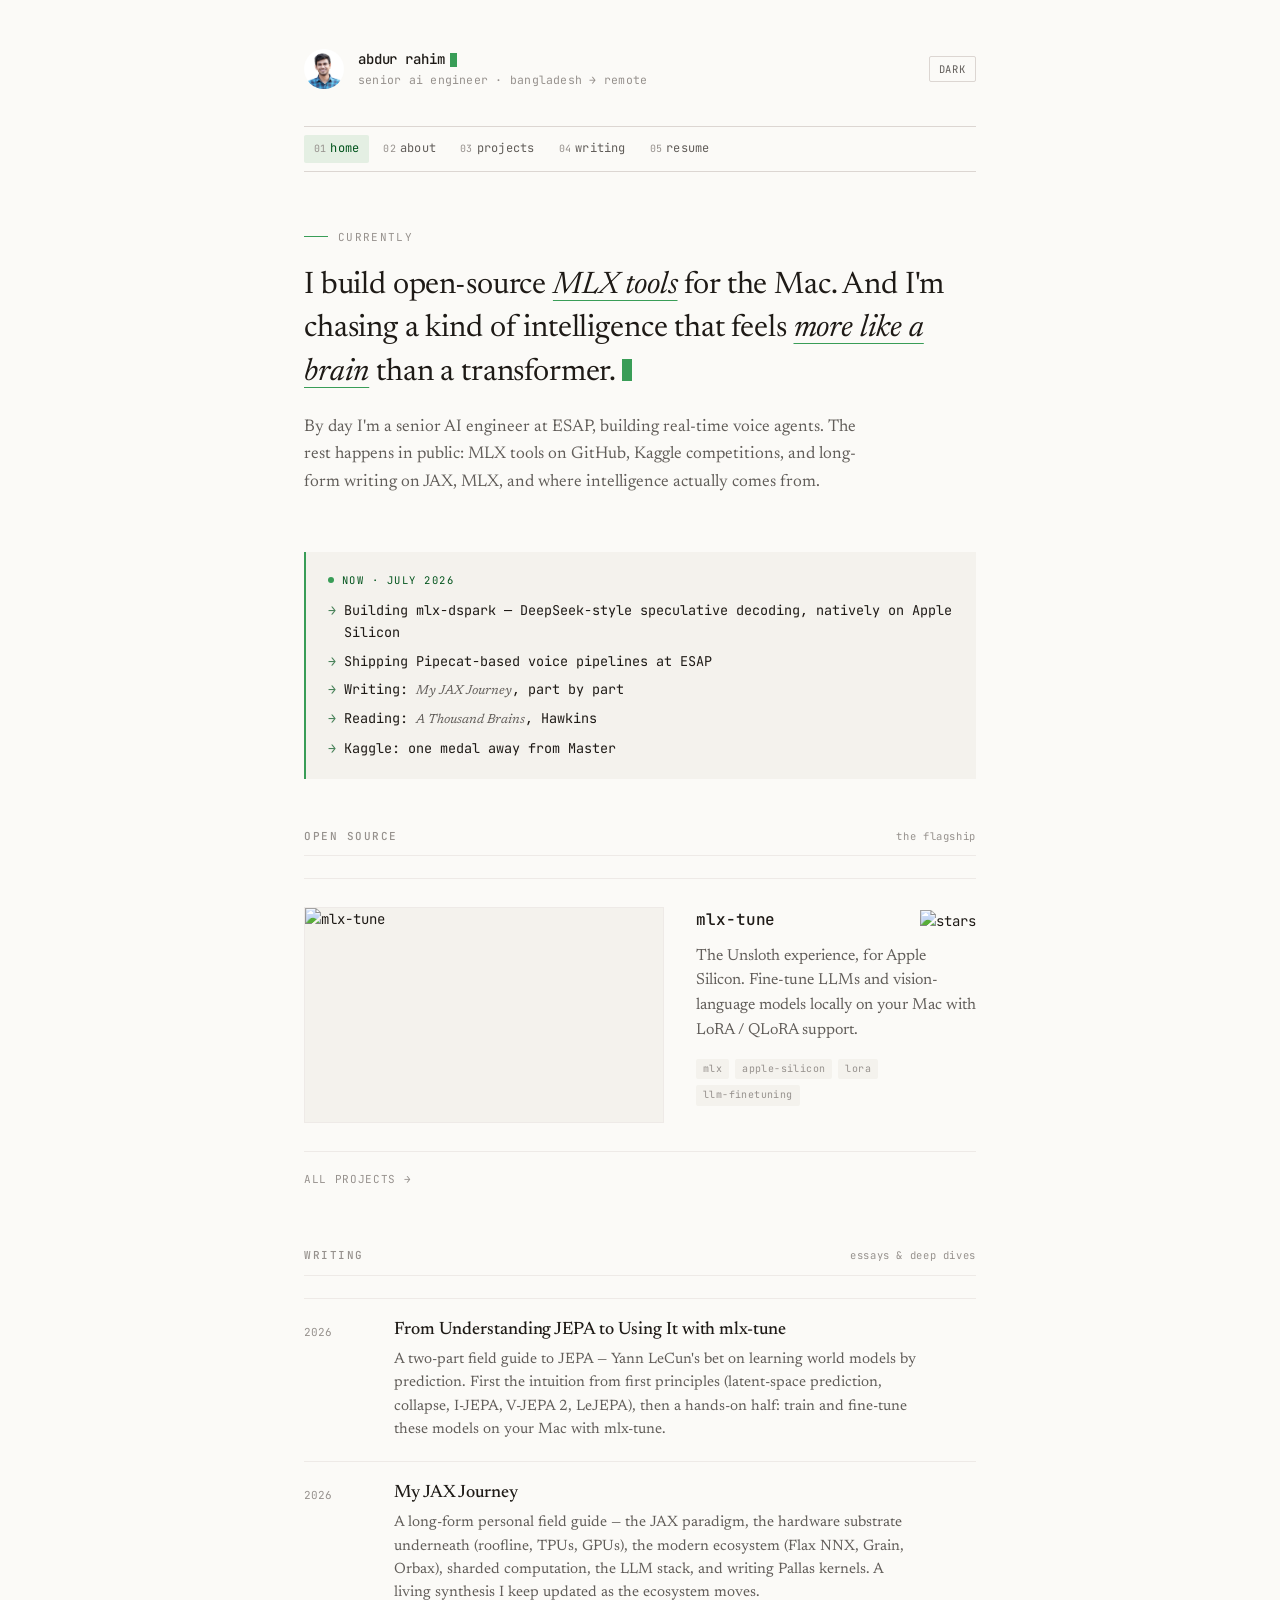
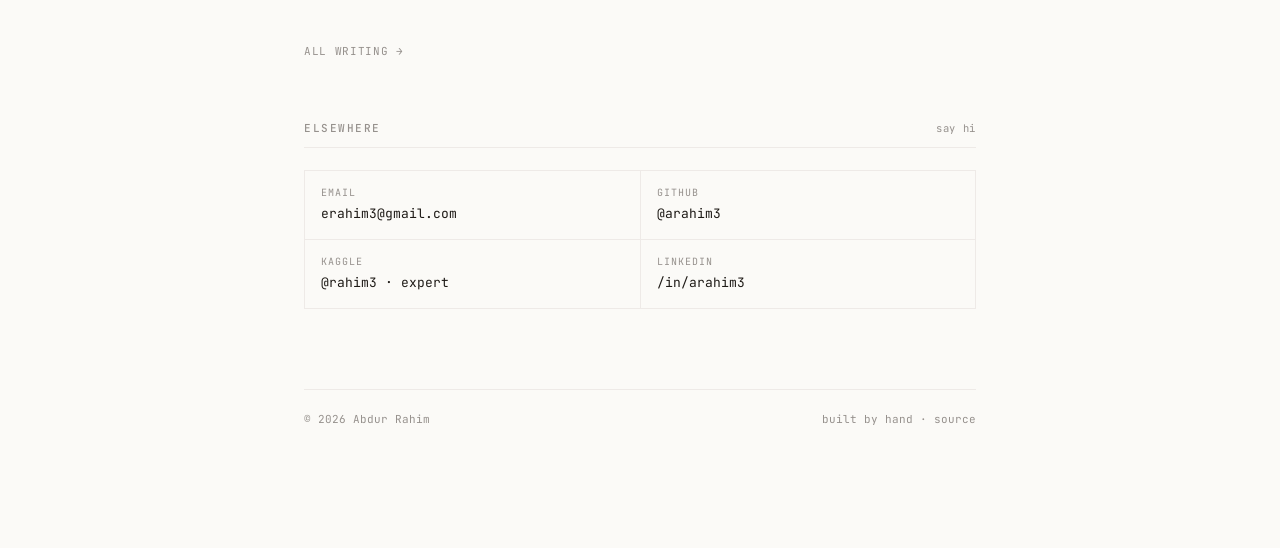
==== commit 9f3a0b0c: "Added JEPA article" ====
--- a/index.html
+++ b/index.html
@@ -95,7 +95,7 @@
             }
         </script>
     </head>
-    <body class="hero-mono">
+    <body>
         <div class="page">
             <header class="site-header">
                 <img src="/portrait.jpg" alt="Abdur Rahim" class="portrait" />
@@ -129,28 +129,30 @@
             <section class="hero">
                 <div class="eyebrow">currently</div>
                 <h1>
-                    Building real-time <em>voice agents</em> that hold up in
-                    production — and chasing a form of intelligence that feels
-                    <em>more like a brain</em> than a transformer.
+                    I build open-source <em>MLX tools</em> for the Mac. And I'm
+                    chasing a kind of intelligence that feels
+                    <em>more like a brain</em> than a
+                    transformer.<span class="caret"></span>
                 </h1>
                 <p class="lede">
-                    Senior AI engineer at ESAP (remote, from Bangladesh). Kaggle
-                    Competitions Expert on the way to Grandmaster. Reading
-                    papers on the Thousand Brains Theory, learning to think in
-                    JAX, and writing about where intelligence actually comes
-                    from.
+                    By day I'm a senior AI engineer at ESAP, building real-time
+                    voice agents. The rest happens in public: MLX tools on
+                    GitHub, Kaggle competitions, and long-form writing on JAX,
+                    MLX, and where intelligence actually comes from.
                 </p>
             </section>
 
             <div class="now">
                 <div class="now-label">
-                    <span class="dot"></span>now · may 2026
+                    <span class="dot"></span>now · july 2026
                 </div>
                 <ul>
+                    <li>
+                        Building mlx-dspark — DeepSeek-style speculative
+                        decoding, natively on Apple Silicon
+                    </li>
                     <li>Shipping Pipecat-based voice pipelines at ESAP</li>
-                    <li>
-                        Porting a paper from PyTorch → JAX, weekend by weekend
-                    </li>
+                    <li>Writing: <em>My JAX Journey</em>, part by part</li>
                     <li>Reading: <em>A Thousand Brains</em>, Hawkins</li>
                     <li>Kaggle: one medal away from Master</li>
                 </ul>
@@ -158,8 +160,8 @@
 
             <section>
                 <div class="section-head">
-                    <h2>Currently Building</h2>
-                    <span class="meta">one at a time</span>
+                    <h2>Open Source</h2>
+                    <span class="meta">the flagship</span>
                 </div>
                 <div class="projects">
                     <div class="project hero-project">
@@ -215,6 +217,21 @@
                 <article class="writing-item">
                     <div class="year">2026</div>
                     <div>
+                        <h3><a href="/jepa.html">From Understanding JEPA to Using It with mlx-tune</a></h3>
+                        <p>
+                            A two-part field guide to JEPA — Yann LeCun's bet on
+                            learning world models by prediction. First the
+                            intuition from first principles (latent-space
+                            prediction, collapse, I-JEPA, V-JEPA 2, LeJEPA), then
+                            a hands-on half: train and fine-tune these models on
+                            your Mac with mlx-tune.
+                        </p>
+                    </div>
+                </article>
+
+                <article class="writing-item">
+                    <div class="year">2026</div>
+                    <div>
                         <h3><a href="/jax-journey.html">My JAX Journey</a></h3>
                         <p>
                             A long-form personal field guide — the JAX paradigm,
--- a/style.css
+++ b/style.css
@@ -183,21 +183,33 @@
 .hero h1 {
   font-family: var(--font-prose);
   font-weight: 400;
-  font-size: clamp(28px, 4.2vw, 38px);
-  line-height: 1.2;
-  letter-spacing: -0.01em;
+  font-size: clamp(24px, 3.5vw, 31px);
+  line-height: 1.4;
+  letter-spacing: -0.005em;
   color: var(--ink);
   margin-bottom: 20px;
   text-wrap: pretty;
 }
 .hero h1 em {
   font-style: italic;
-  color: var(--accent-ink);
+  text-decoration: underline;
+  text-decoration-color: var(--accent);
+  text-decoration-thickness: 1px;
+  text-underline-offset: 0.22em;
+}
+.hero h1 .caret {
+  display: inline-block;
+  width: 0.34em;
+  height: 0.72em;
+  margin-left: 0.18em;
+  background: var(--accent);
+  animation: blink 1.1s steps(2) infinite;
+  vertical-align: -0.04em;
 }
 .hero .lede {
   font-family: var(--font-prose);
   font-size: 17px;
-  line-height: 1.55;
+  line-height: 1.6;
   color: var(--ink-soft);
   max-width: 58ch;
   text-wrap: pretty;
@@ -208,25 +220,17 @@
 }
 .hero .lede a:hover { color: var(--accent-ink); border-color: var(--accent); }
 
-/* mono-hero variant (default on home, matching the refined prototype) */
-body.hero-mono .hero h1 {
-  font-family: var(--font-mono);
-  font-size: clamp(17px, 2vw, 19px);
-  line-height: 1.55;
-  letter-spacing: -0.005em;
-  max-width: none;
-}
-body.hero-mono .hero h1 em {
-  font-style: normal;
-  color: var(--accent-ink);
-  background: var(--accent-soft);
-  padding: 0 4px;
-}
-body.hero-mono .hero .lede {
-  font-family: var(--font-mono);
-  font-size: 13.5px;
-  line-height: 1.65;
-  max-width: none;
+/* page-load reveal — hero + now card only, kept subtle */
+@media (prefers-reduced-motion: no-preference) {
+  .hero .eyebrow, .hero h1, .hero .lede, .now {
+    animation: rise .55s cubic-bezier(.2, .7, .3, 1) backwards;
+  }
+  .hero h1 { animation-delay: .07s; }
+  .hero .lede { animation-delay: .14s; }
+  .now { animation-delay: .22s; }
+}
+@keyframes rise {
+  from { opacity: 0; transform: translateY(8px); }
 }
 
 /* ── Sections ── */
@@ -293,7 +297,8 @@
   content: '→';
   position: absolute;
   left: 0;
-  color: var(--ink-dim);
+  color: var(--accent-ink);
+  opacity: 0.7;
 }
 .now li:last-child { margin-bottom: 0; }
 .now li em {
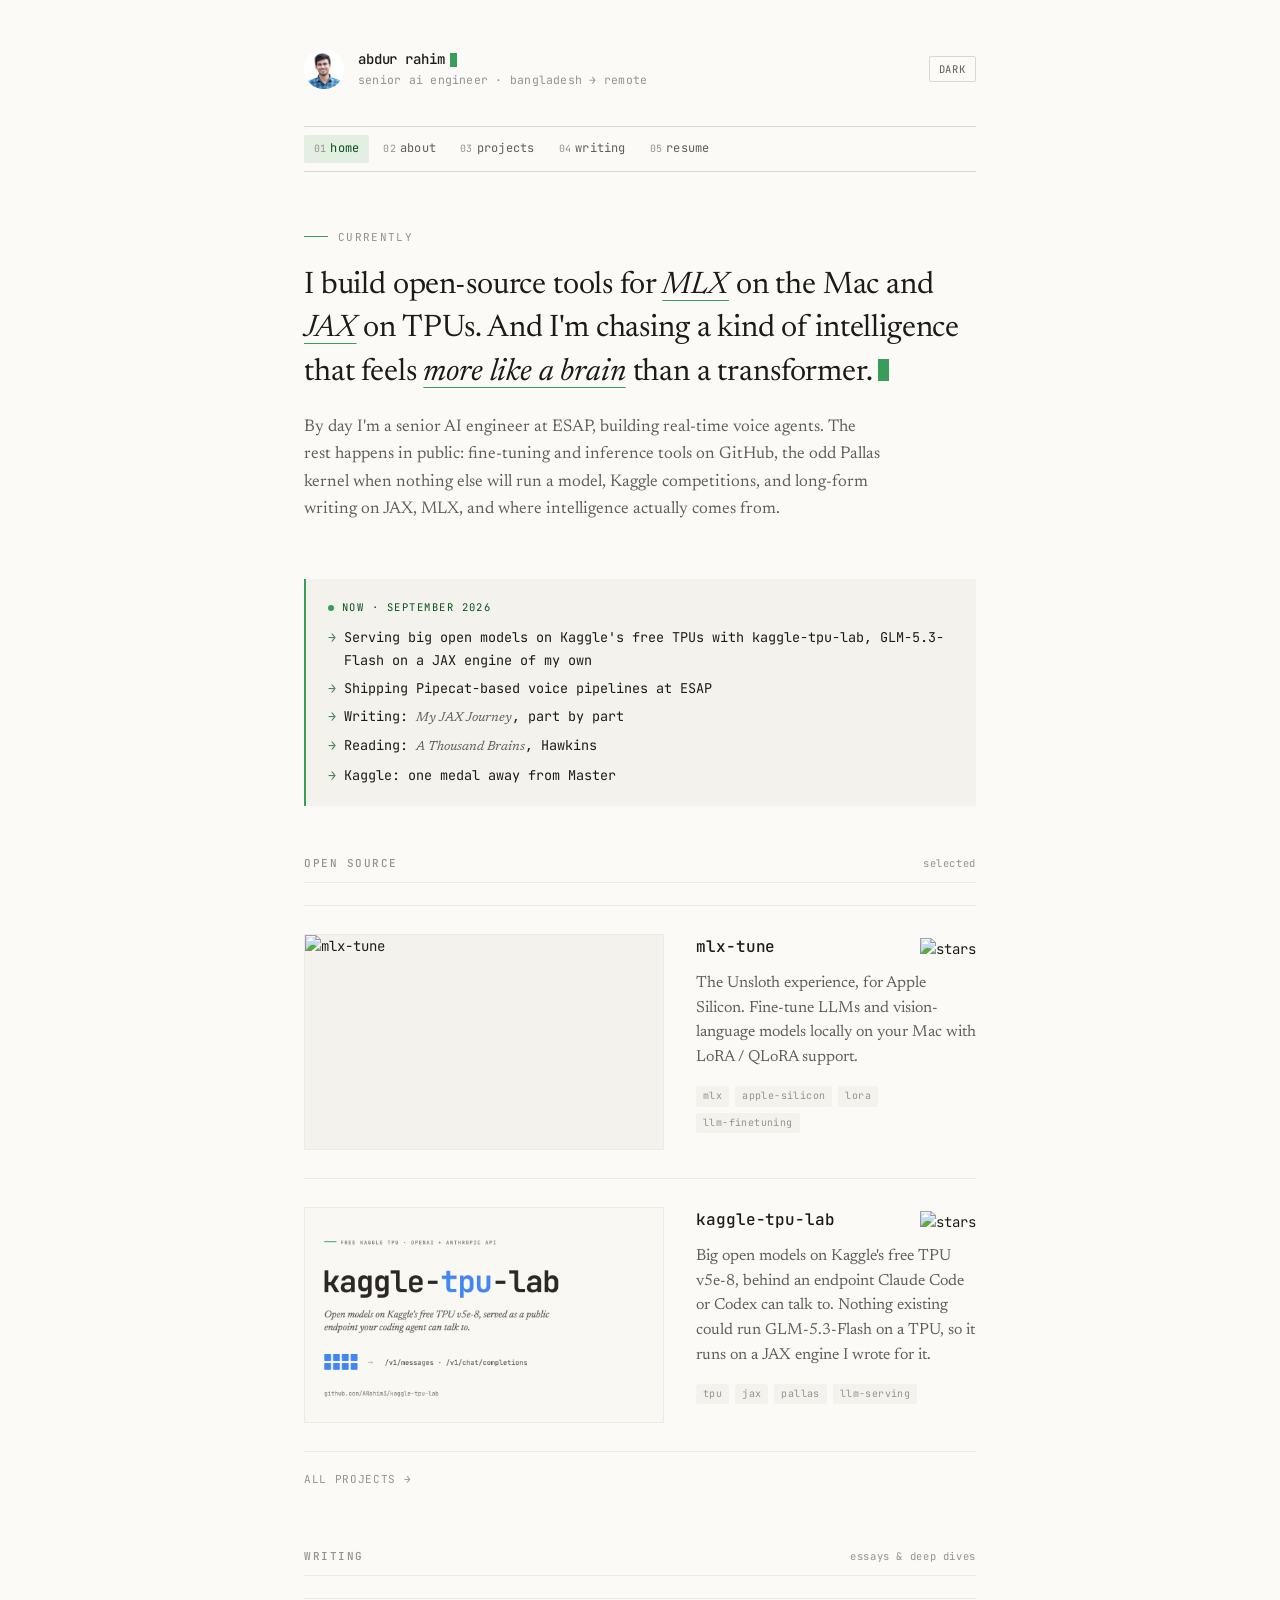
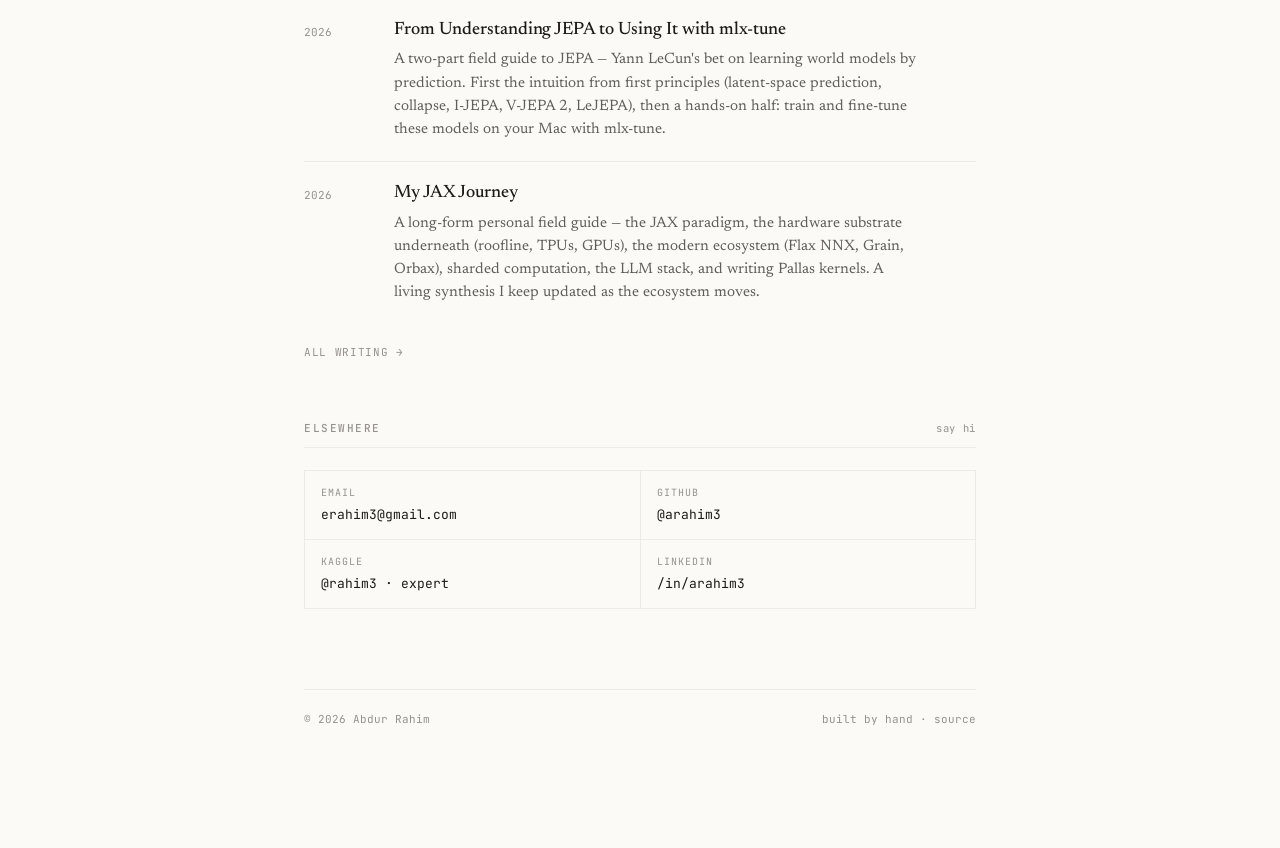
==== commit e370ae6f: "Updated site & resume" ====
--- a/index.html
+++ b/index.html
@@ -5,7 +5,7 @@
         <meta name="viewport" content="width=device-width, initial-scale=1.0" />
         <meta
             name="description"
-            content="Senior AI Engineer specializing in voice AI and LLM systems. Kaggle Competitions Expert. Building production AI applications."
+            content="Senior AI Engineer working on voice agents and LLM systems. Open-source tools for MLX on the Mac and JAX on TPUs. Kaggle Competitions Expert."
         />
 
         <!-- Open Graph / Social Media Preview -->
@@ -14,12 +14,15 @@
         <meta property="og:title" content="Abdur Rahim — Senior AI Engineer" />
         <meta
             property="og:description"
-            content="Senior AI Engineer specializing in voice AI and LLM systems. Kaggle Competitions Expert. Building production AI applications."
+            content="Senior AI Engineer working on voice agents and LLM systems. Open-source tools for MLX on the Mac and JAX on TPUs. Kaggle Competitions Expert."
         />
         <meta
             property="og:image"
-            content="https://arahim3.github.io/social-card.png"
-        />
+            content="https://arahim3.github.io/home-card.png"
+        />
+        <meta property="og:image:width" content="1200" />
+        <meta property="og:image:height" content="630" />
+        <meta property="og:image:alt" content="Abdur Rahim, senior AI engineer. Open-source tools for MLX on the Mac and JAX on TPUs." />
 
         <!-- Twitter Card -->
         <meta name="twitter:card" content="summary_large_image" />
@@ -28,11 +31,11 @@
         <meta name="twitter:title" content="Abdur Rahim — Senior AI Engineer" />
         <meta
             name="twitter:description"
-            content="Senior AI Engineer specializing in voice AI and LLM systems. Kaggle Competitions Expert. Building production AI applications."
+            content="Senior AI Engineer working on voice agents and LLM systems. Open-source tools for MLX on the Mac and JAX on TPUs. Kaggle Competitions Expert."
         />
         <meta
             name="twitter:image"
-            content="https://arahim3.github.io/social-card.png"
+            content="https://arahim3.github.io/home-card.png"
         />
 
         <title>Abdur Rahim</title>
@@ -74,7 +77,7 @@
                 "url": "https://arahim3.github.io/",
                 "image": "https://arahim3.github.io/portrait.jpg",
                 "jobTitle": "Senior AI Engineer",
-                "description": "Senior AI Engineer specializing in voice AI and LLM systems. Kaggle Competitions Expert.",
+                "description": "Senior AI Engineer working on voice agents and LLM systems. Open-source tools for MLX on the Mac and JAX on TPUs. Kaggle Competitions Expert.",
                 "email": "mailto:erahim3@gmail.com",
                 "worksFor": { "@type": "Organization", "name": "ESAP" },
                 "address": { "@type": "PostalAddress", "addressCountry": "BD" },
@@ -83,7 +86,12 @@
                     "Large Language Models",
                     "Conversational AI",
                     "Machine Learning",
+                    "LLM Inference",
                     "JAX",
+                    "Pallas",
+                    "TPU",
+                    "MLX",
+                    "Apple Silicon",
                     "ARC-AGI",
                     "Computational Neuroscience"
                 ],
@@ -129,27 +137,29 @@
             <section class="hero">
                 <div class="eyebrow">currently</div>
                 <h1>
-                    I build open-source <em>MLX tools</em> for the Mac. And I'm
-                    chasing a kind of intelligence that feels
-                    <em>more like a brain</em> than a
+                    I build open-source tools for <em>MLX</em> on the Mac and
+                    <em>JAX</em> on TPUs. And I'm chasing a kind of
+                    intelligence that feels <em>more like a brain</em> than a
                     transformer.<span class="caret"></span>
                 </h1>
                 <p class="lede">
                     By day I'm a senior AI engineer at ESAP, building real-time
-                    voice agents. The rest happens in public: MLX tools on
-                    GitHub, Kaggle competitions, and long-form writing on JAX,
-                    MLX, and where intelligence actually comes from.
+                    voice agents. The rest happens in public: fine-tuning and
+                    inference tools on GitHub, the odd Pallas kernel when
+                    nothing else will run a model, Kaggle competitions, and
+                    long-form writing on JAX, MLX, and where intelligence
+                    actually comes from.
                 </p>
             </section>
 
             <div class="now">
                 <div class="now-label">
-                    <span class="dot"></span>now · july 2026
+                    <span class="dot"></span>now · september 2026
                 </div>
                 <ul>
                     <li>
-                        Building mlx-dspark — DeepSeek-style speculative
-                        decoding, natively on Apple Silicon
+                        Serving big open models on Kaggle's free TPUs with
+                        kaggle-tpu-lab, GLM-5.3-Flash on a JAX engine of my own
                     </li>
                     <li>Shipping Pipecat-based voice pipelines at ESAP</li>
                     <li>Writing: <em>My JAX Journey</em>, part by part</li>
@@ -161,7 +171,7 @@
             <section>
                 <div class="section-head">
                     <h2>Open Source</h2>
-                    <span class="meta">the flagship</span>
+                    <span class="meta">selected</span>
                 </div>
                 <div class="projects">
                     <div class="project hero-project">
@@ -204,6 +214,48 @@
                             </div>
                         </div>
                     </div>
+                    <div class="project hero-project">
+                        <a
+                            href="https://github.com/ARahim3/kaggle-tpu-lab"
+                            target="_blank"
+                            class="thumb"
+                            title="Open on GitHub"
+                            ><img
+                                src="/kaggle-tpu-lab-card.png"
+                                alt="kaggle-tpu-lab"
+                                loading="lazy"
+                        /></a>
+                        <div class="body">
+                            <div class="head">
+                                <a
+                                    href="https://github.com/ARahim3/kaggle-tpu-lab"
+                                    target="_blank"
+                                    class="title"
+                                    >kaggle-tpu-lab</a
+                                >
+                                <a
+                                    href="https://github.com/ARahim3/kaggle-tpu-lab"
+                                    target="_blank"
+                                    class="stars-badge"
+                                    title="Open on GitHub"
+                                    ><img
+                                        src="https://img.shields.io/github/stars/ARahim3/kaggle-tpu-lab?style=social"
+                                        alt="stars"
+                                /></a>
+                            </div>
+                            <p class="desc">
+                                Big open models on Kaggle's free TPU v5e-8,
+                                behind an endpoint Claude Code or Codex can
+                                talk to. Nothing existing could run
+                                GLM-5.3-Flash on a TPU, so it runs on a JAX
+                                engine I wrote for it.
+                            </p>
+                            <div class="tags">
+                                <span>tpu</span><span>jax</span
+                                ><span>pallas</span><span>llm-serving</span>
+                            </div>
+                        </div>
+                    </div>
                 </div>
                 <a href="/projects.html" class="view-all">all projects →</a>
             </section>
@@ -309,5 +361,6 @@
                 });
             })();
         </script>
+        <!-- Cloudflare Web Analytics --><script type='module' src='https://static.cloudflareinsights.com/beacon.min.js' data-cf-beacon='{"token": "d470de9772b049559c019c593d9d69c6"}'></script><!-- End Cloudflare Web Analytics -->
     </body>
 </html>
--- a/style.css
+++ b/style.css
@@ -438,6 +438,7 @@
   border-top: 1px solid var(--rule-soft);
   border-bottom: 1px solid var(--rule-soft);
 }
+.project.hero-project + .project.hero-project { border-top: none; }
 .project.hero-project .thumb {
   width: 360px;
   height: 216px;
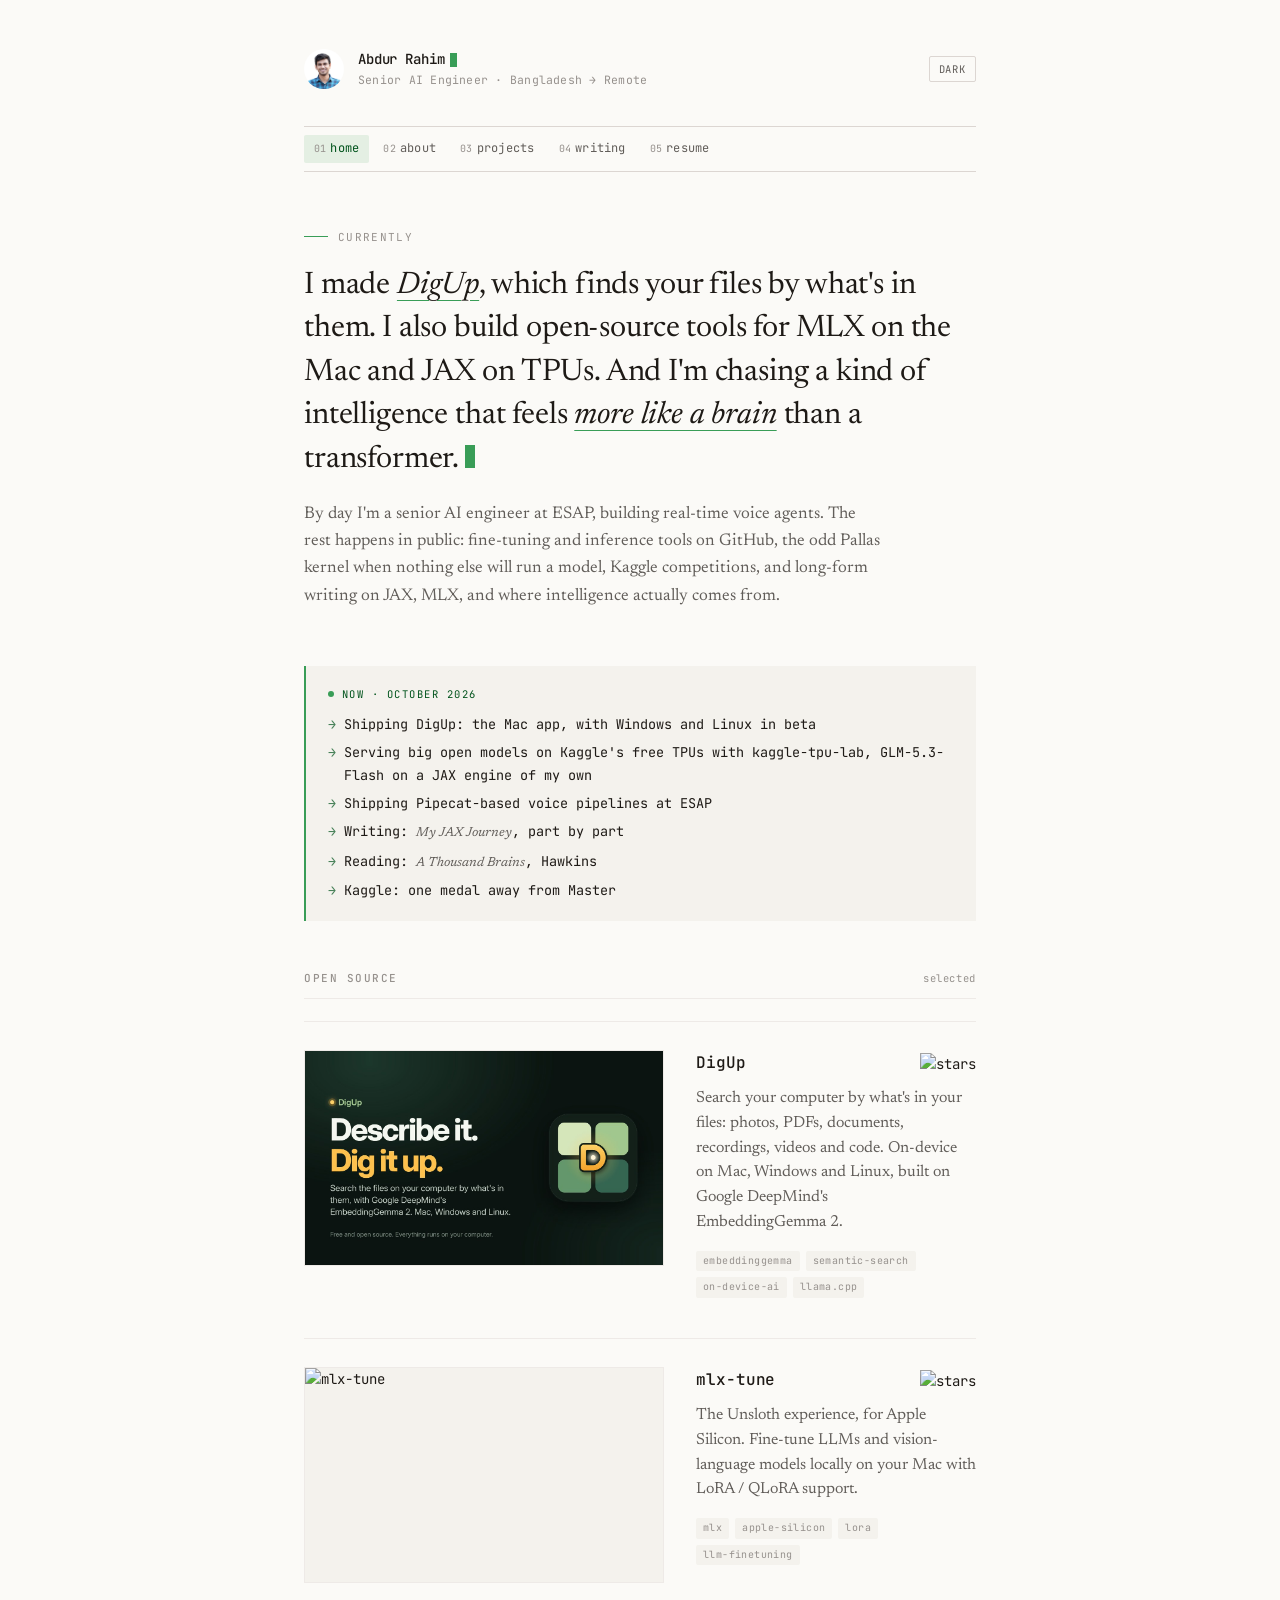
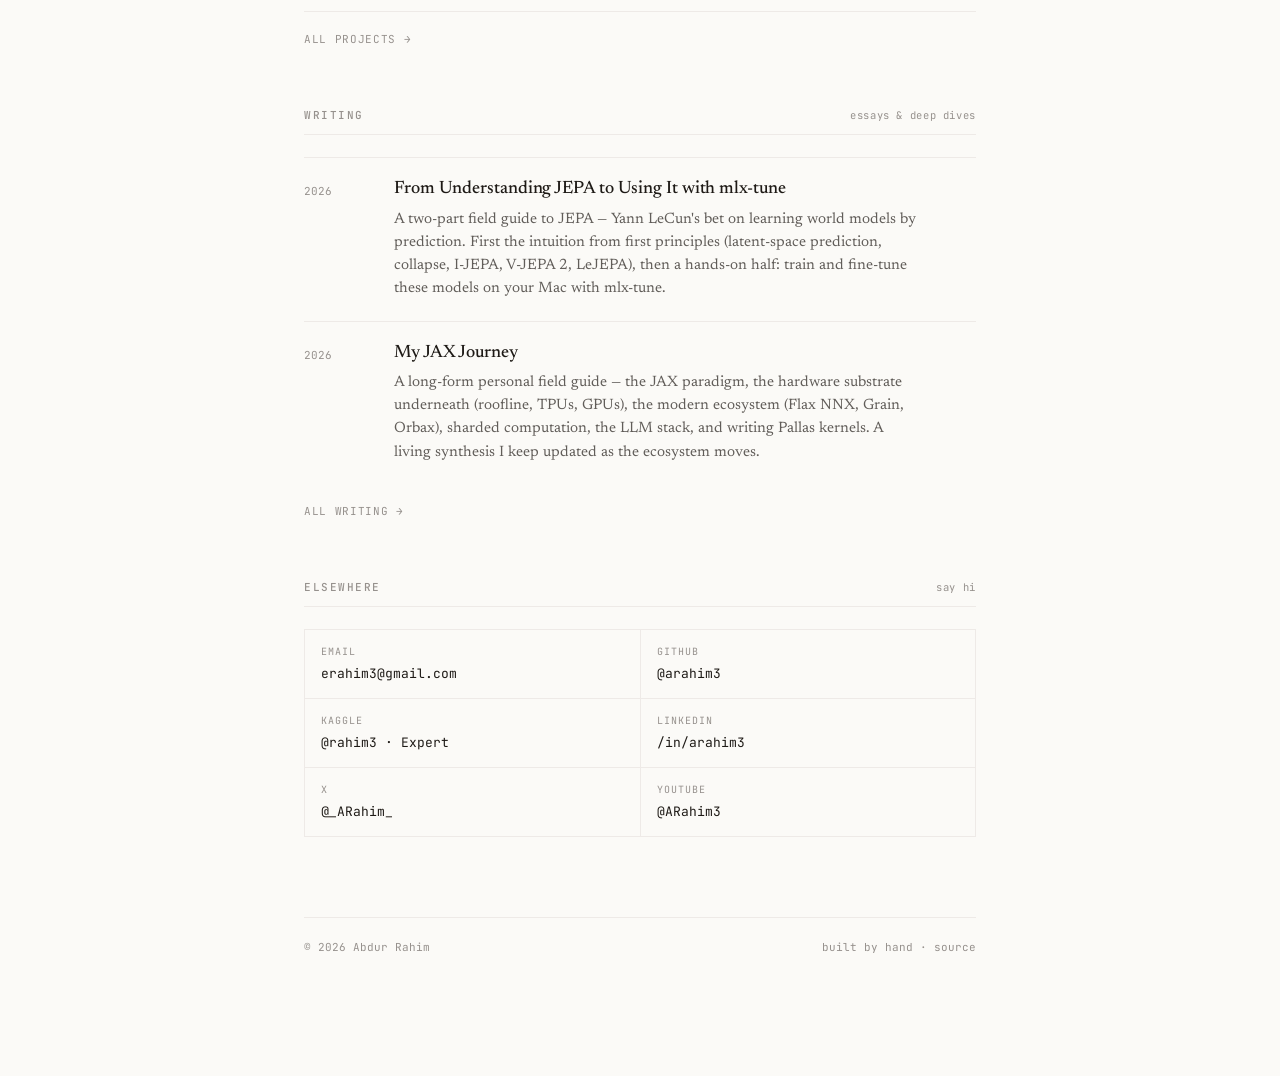
==== commit 9e6f5375: "Feature DigUp; add X and YouTube links; capitalize name; update resume" ====
--- a/index.html
+++ b/index.html
@@ -5,7 +5,7 @@
         <meta name="viewport" content="width=device-width, initial-scale=1.0" />
         <meta
             name="description"
-            content="Senior AI Engineer working on voice agents and LLM systems. Open-source tools for MLX on the Mac and JAX on TPUs. Kaggle Competitions Expert."
+            content="Senior AI Engineer working on voice agents and LLM systems. Maker of DigUp, which searches your files by what's in them, plus open-source tools for MLX on the Mac and JAX on TPUs. Kaggle Competitions Expert."
         />
 
         <!-- Open Graph / Social Media Preview -->
@@ -14,7 +14,7 @@
         <meta property="og:title" content="Abdur Rahim — Senior AI Engineer" />
         <meta
             property="og:description"
-            content="Senior AI Engineer working on voice agents and LLM systems. Open-source tools for MLX on the Mac and JAX on TPUs. Kaggle Competitions Expert."
+            content="Senior AI Engineer working on voice agents and LLM systems. Maker of DigUp, which searches your files by what's in them, plus open-source tools for MLX on the Mac and JAX on TPUs. Kaggle Competitions Expert."
         />
         <meta
             property="og:image"
@@ -22,16 +22,18 @@
         />
         <meta property="og:image:width" content="1200" />
         <meta property="og:image:height" content="630" />
-        <meta property="og:image:alt" content="Abdur Rahim, senior AI engineer. Open-source tools for MLX on the Mac and JAX on TPUs." />
+        <meta property="og:image:alt" content="Abdur Rahim, senior AI engineer. DigUp, which finds your files by what's in them, open-source tools for MLX on the Mac and JAX on TPUs, real-time voice agents and long-form writing." />
 
         <!-- Twitter Card -->
         <meta name="twitter:card" content="summary_large_image" />
+        <meta name="twitter:site" content="@_ARahim_" />
+        <meta name="twitter:creator" content="@_ARahim_" />
         <meta property="twitter:domain" content="arahim3.github.io" />
         <meta property="twitter:url" content="https://arahim3.github.io/" />
         <meta name="twitter:title" content="Abdur Rahim — Senior AI Engineer" />
         <meta
             name="twitter:description"
-            content="Senior AI Engineer working on voice agents and LLM systems. Open-source tools for MLX on the Mac and JAX on TPUs. Kaggle Competitions Expert."
+            content="Senior AI Engineer working on voice agents and LLM systems. Maker of DigUp, which searches your files by what's in them, plus open-source tools for MLX on the Mac and JAX on TPUs. Kaggle Competitions Expert."
         />
         <meta
             name="twitter:image"
@@ -77,7 +79,7 @@
                 "url": "https://arahim3.github.io/",
                 "image": "https://arahim3.github.io/portrait.jpg",
                 "jobTitle": "Senior AI Engineer",
-                "description": "Senior AI Engineer working on voice agents and LLM systems. Open-source tools for MLX on the Mac and JAX on TPUs. Kaggle Competitions Expert.",
+                "description": "Senior AI Engineer working on voice agents and LLM systems. Maker of DigUp, which searches your files by what's in them, plus open-source tools for MLX on the Mac and JAX on TPUs. Kaggle Competitions Expert.",
                 "email": "mailto:erahim3@gmail.com",
                 "worksFor": { "@type": "Organization", "name": "ESAP" },
                 "address": { "@type": "PostalAddress", "addressCountry": "BD" },
@@ -92,13 +94,18 @@
                     "TPU",
                     "MLX",
                     "Apple Silicon",
+                    "Multimodal Embeddings",
+                    "Semantic Search",
+                    "On-Device AI",
                     "ARC-AGI",
                     "Computational Neuroscience"
                 ],
                 "sameAs": [
                     "https://github.com/arahim3",
                     "https://www.kaggle.com/rahim3",
-                    "https://www.linkedin.com/in/arahim3/"
+                    "https://www.linkedin.com/in/arahim3/",
+                    "https://x.com/_ARahim_",
+                    "https://www.youtube.com/@ARahim3"
                 ]
             }
         </script>
@@ -109,10 +116,10 @@
                 <img src="/portrait.jpg" alt="Abdur Rahim" class="portrait" />
                 <div class="name-block">
                     <div class="name">
-                        <a href="/">abdur rahim</a><span class="cursor"></span>
+                        <a href="/">Abdur Rahim</a><span class="cursor"></span>
                     </div>
                     <div class="tag">
-                        senior ai engineer · bangladesh → remote
+                        Senior AI Engineer · Bangladesh → Remote
                     </div>
                 </div>
                 <div class="hdr-actions">
@@ -137,8 +144,9 @@
             <section class="hero">
                 <div class="eyebrow">currently</div>
                 <h1>
-                    I build open-source tools for <em>MLX</em> on the Mac and
-                    <em>JAX</em> on TPUs. And I'm chasing a kind of
+                    I made <em>DigUp</em>, which finds your files by what's in
+                    them. I also build open-source tools for MLX on the Mac and
+                    JAX on TPUs. And I'm chasing a kind of
                     intelligence that feels <em>more like a brain</em> than a
                     transformer.<span class="caret"></span>
                 </h1>
@@ -154,9 +162,13 @@
 
             <div class="now">
                 <div class="now-label">
-                    <span class="dot"></span>now · september 2026
+                    <span class="dot"></span>now · October 2026
                 </div>
                 <ul>
+                    <li>
+                        Shipping DigUp: the Mac app, with Windows and Linux in
+                        beta
+                    </li>
                     <li>
                         Serving big open models on Kaggle's free TPUs with
                         kaggle-tpu-lab, GLM-5.3-Flash on a JAX engine of my own
@@ -174,6 +186,48 @@
                     <span class="meta">selected</span>
                 </div>
                 <div class="projects">
+                    <div class="project hero-project">
+                        <a
+                            href="https://digup.arahim.dev"
+                            target="_blank"
+                            class="thumb"
+                            title="Open site"
+                            ><img
+                                src="/digup-card.jpg"
+                                alt="DigUp"
+                                loading="lazy"
+                        /></a>
+                        <div class="body">
+                            <div class="head">
+                                <a
+                                    href="https://digup.arahim.dev"
+                                    target="_blank"
+                                    class="title"
+                                    >DigUp</a
+                                >
+                                <a
+                                    href="https://github.com/ARahim3/DigUp"
+                                    target="_blank"
+                                    class="stars-badge"
+                                    title="Open on GitHub"
+                                    ><img
+                                        src="https://img.shields.io/github/stars/ARahim3/DigUp?style=social"
+                                        alt="stars"
+                                /></a>
+                            </div>
+                            <p class="desc">
+                                Search your computer by what's in your files:
+                                photos, PDFs, documents, recordings, videos and
+                                code. On-device on Mac, Windows and Linux,
+                                built on Google DeepMind's EmbeddingGemma&nbsp;2.
+                            </p>
+                            <div class="tags">
+                                <span>embeddinggemma</span
+                                ><span>semantic-search</span
+                                ><span>on-device-ai</span><span>llama.cpp</span>
+                            </div>
+                        </div>
+                    </div>
                     <div class="project hero-project">
                         <a
                             href="https://arahim3.github.io/mlx-tune/"
@@ -214,48 +268,6 @@
                             </div>
                         </div>
                     </div>
-                    <div class="project hero-project">
-                        <a
-                            href="https://github.com/ARahim3/kaggle-tpu-lab"
-                            target="_blank"
-                            class="thumb"
-                            title="Open on GitHub"
-                            ><img
-                                src="/kaggle-tpu-lab-card.png"
-                                alt="kaggle-tpu-lab"
-                                loading="lazy"
-                        /></a>
-                        <div class="body">
-                            <div class="head">
-                                <a
-                                    href="https://github.com/ARahim3/kaggle-tpu-lab"
-                                    target="_blank"
-                                    class="title"
-                                    >kaggle-tpu-lab</a
-                                >
-                                <a
-                                    href="https://github.com/ARahim3/kaggle-tpu-lab"
-                                    target="_blank"
-                                    class="stars-badge"
-                                    title="Open on GitHub"
-                                    ><img
-                                        src="https://img.shields.io/github/stars/ARahim3/kaggle-tpu-lab?style=social"
-                                        alt="stars"
-                                /></a>
-                            </div>
-                            <p class="desc">
-                                Big open models on Kaggle's free TPU v5e-8,
-                                behind an endpoint Claude Code or Codex can
-                                talk to. Nothing existing could run
-                                GLM-5.3-Flash on a TPU, so it runs on a JAX
-                                engine I wrote for it.
-                            </p>
-                            <div class="tags">
-                                <span>tpu</span><span>jax</span
-                                ><span>pallas</span><span>llm-serving</span>
-                            </div>
-                        </div>
-                    </div>
                 </div>
                 <a href="/projects.html" class="view-all">all projects →</a>
             </section>
@@ -315,13 +327,21 @@
                     >
                     <a href="https://www.kaggle.com/rahim3" target="_blank"
                         ><span class="k">kaggle</span
-                        ><span class="v">@rahim3 · expert</span></a
+                        ><span class="v">@rahim3 · Expert</span></a
                     >
                     <a
                         href="https://www.linkedin.com/in/arahim3/"
                         target="_blank"
                         ><span class="k">linkedin</span
                         ><span class="v">/in/arahim3</span></a
+                    >
+                    <a href="https://x.com/_ARahim_" target="_blank"
+                        ><span class="k">x</span
+                        ><span class="v">@_ARahim_</span></a
+                    >
+                    <a href="https://www.youtube.com/@ARahim3" target="_blank"
+                        ><span class="k">youtube</span
+                        ><span class="v">@ARahim3</span></a
                     >
                 </div>
             </section>
